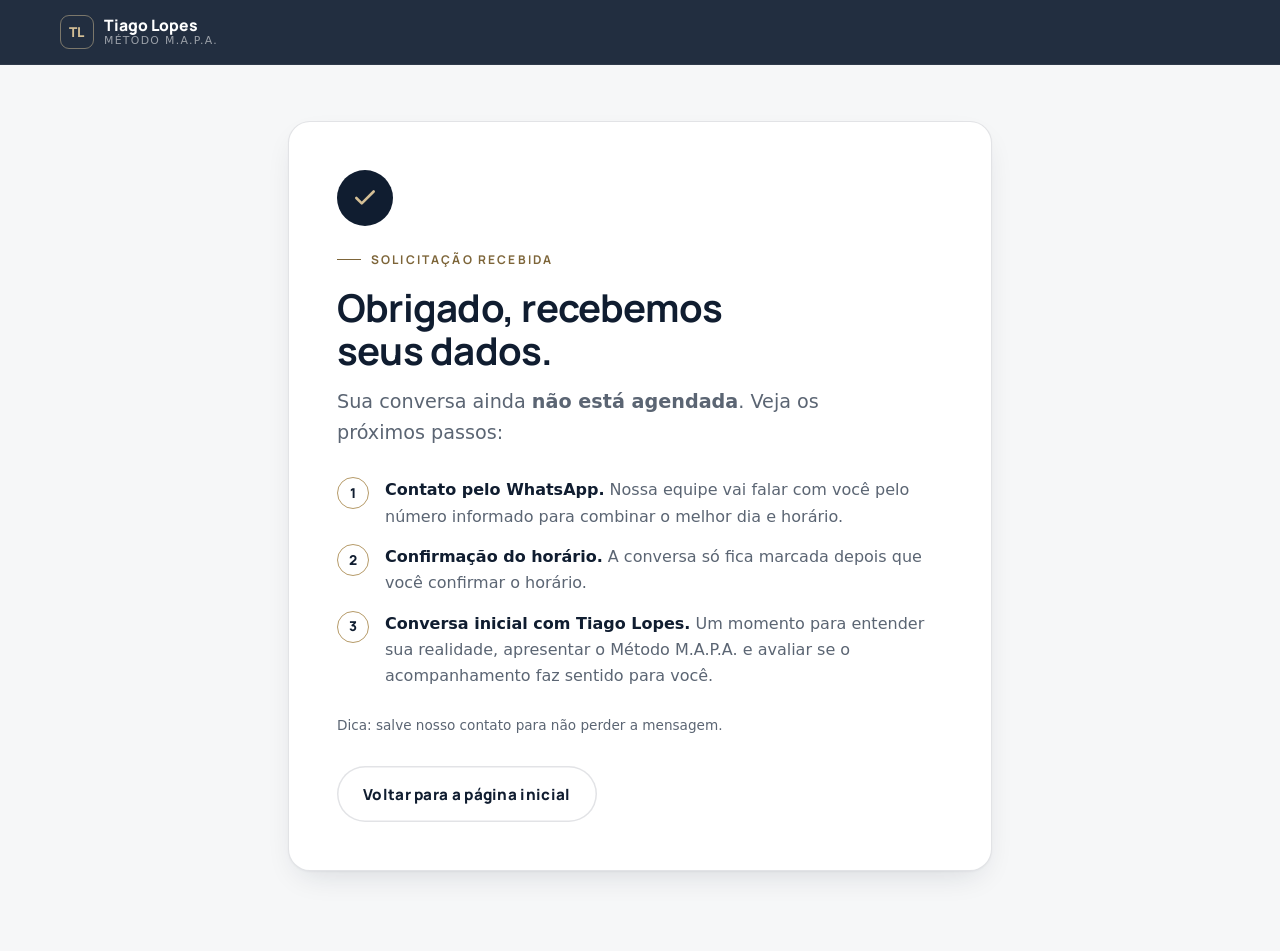
==== obrigado/index.html @ e7041227 "Nova landing page para médicos (Método M.A.P.A.) - Copy orientada ao futuro: aposentadoria, família," ====
<!doctype html>
<html lang="pt-BR">
<head>
  <meta charset="UTF-8" />
  <meta name="viewport" content="width=device-width, initial-scale=1" />
  <title>Recebemos seus dados | Tiago Lopes</title>
  <meta name="robots" content="noindex, nofollow" />
  <meta name="theme-color" content="#101D30" />
  <link rel="icon" href="data:image/svg+xml,%3Csvg xmlns='http://www.w3.org/2000/svg' viewBox='0 0 64 64'%3E%3Crect width='64' height='64' rx='14' fill='%23101D30'/%3E%3Cpath d='M18 20h28v7H35v25h-7V27H18z' fill='%23B69B69'/%3E%3C/svg%3E" />
  <link rel="preload" href="../lp/fonts/manrope-latin.woff2" as="font" type="font/woff2" crossorigin />
  <link rel="stylesheet" href="../lp/styles.css" />
  <script src="../lp/tracking.js"></script>
</head>
<body>
  <noscript><img height="1" width="1" style="display:none" alt="" src="https://www.facebook.com/tr?id=1028082333350113&amp;ev=PageView&amp;noscript=1" /></noscript>
  <div class="simple-page">
    <header class="site-header">
      <div class="container header-inner">
        <a class="brand" href="/">
          <span class="brand-mark" aria-hidden="true">TL</span>
          <span class="brand-text"><span class="brand-name">Tiago Lopes</span><span class="brand-sub">Método M.A.P.A.</span></span>
        </a>
      </div>
    </header>
    <main class="simple-main">
      <div class="container">
        <div class="simple-card">
          <div class="ok-icon" aria-hidden="true"><svg viewBox="0 0 24 24" fill="none" stroke="currentColor" stroke-width="2.4" stroke-linecap="round" stroke-linejoin="round"><path d="M20 6 9 17l-5-5"/></svg></div>
          <p class="eyebrow" style="margin-top:24px">Solicitação recebida</p>
          <h1>Obrigado, recebemos seus dados.</h1>
          <p class="lead">Sua conversa ainda <strong>não está agendada</strong>. Veja os próximos passos:</p>

          <ol class="steps-list">
            <li><span><strong>Contato pelo WhatsApp.</strong> Nossa equipe vai falar com você pelo número informado para combinar o melhor dia e horário.</span></li>
            <li><span><strong>Confirmação do horário.</strong> A conversa só fica marcada depois que você confirmar o horário.</span></li>
            <li><span><strong>Conversa inicial com Tiago Lopes.</strong> Um momento para entender sua realidade, apresentar o Método M.A.P.A. e avaliar se o acompanhamento faz sentido para você.</span></li>
          </ol>

          <p class="micro" style="margin-top:24px">Dica: salve nosso contato para não perder a mensagem. Se preferir, adiante o agendamento abaixo.</p>

          <div class="actions" id="actions">
            <!-- Botões inseridos via JS apenas se agendaUrl / whatsappNumero estiverem configurados em lp/tracking.js -->
            <a class="btn btn-navy" href="/" style="--btn-bg:transparent;--btn-fg:var(--navy);box-shadow:inset 0 0 0 1.5px var(--line)">Voltar para a página inicial</a>
          </div>
        </div>
      </div>
    </main>
  </div>

  <script>
    (function () {
      var C = window.LP_CONFIG || {};
      var actions = document.getElementById("actions");
      var tip = document.querySelector(".micro");
      var any = false;

      if (C.agendaUrl) {
        any = true;
        var a = document.createElement("a");
        a.className = "btn";
        a.href = C.agendaUrl; a.target = "_blank"; a.rel = "noopener";
        a.textContent = "Escolher um horário agora";
        a.addEventListener("click", function () {
          // Abrir a agenda NÃO é agendamento. "Schedule" deve vir da integração da própria agenda.
          window.lpTrack("agenda_open", { source: "obrigado" });
        });
        actions.insertBefore(a, actions.firstChild);
      }
      if (C.whatsappNumero) {
        any = true;
        var w = document.createElement("a");
        w.className = "btn btn-navy";
        w.href = "https://wa.me/" + C.whatsappNumero.replace(/\D/g, "") + "?text=" + encodeURIComponent("Olá! Acabei de solicitar o diagnóstico gratuito pelo site.");
        w.target = "_blank"; w.rel = "noopener";
        w.textContent = "Falar pelo WhatsApp";
        w.addEventListener("click", function () {
          // Clique não comprova contato efetivo — enviado como evento personalizado.
          window.lpTrack("whatsapp_click", { source: "obrigado" }, { meta: "WhatsAppClick", metaCustom: true });
        });
        actions.insertBefore(w, actions.firstChild);
      }
      if (!any && tip) tip.textContent = "Dica: salve nosso contato para não perder a mensagem.";

      /* Lead: dispara SOMENTE após envio bem-sucedido do formulário (marca na sessão),
         uma única vez. Acessos diretos ou recarregamentos desta página não contam. */
      var raw = null;
      try { raw = sessionStorage.getItem("lp_lead_ok"); } catch (e) {}
      if (!raw) return;
      try { sessionStorage.removeItem("lp_lead_ok"); } catch (e) {}
      var info = {};
      try { info = JSON.parse(raw) || {}; } catch (e) {}
      if (!info.ts || Date.now() - info.ts > 10 * 60 * 1000) return; // marca expirada

      window.lpTrack("generate_lead", {
        form_id: "diagnostico",
        patrimonio: info.patrimonio || "",
        objetivo: info.objetivo || "",
        variante_hero: info.variante_hero || "",
        event_id: info.event_id || ""
      }, {
        meta: "Lead",
        metaParams: { content_name: "Diagnostico gratuito - medicos", content_category: info.patrimonio || "" },
        eventID: info.event_id
      });
    })();
  </script>
</body>
</html>
---- lp/styles.css ----
/* =========================================================
   Tiago Lopes · Método M.A.P.A. — Landing page médicos
   CSS sem dependências. Mobile-first.
   ========================================================= */

@font-face {
  font-family: "Manrope";
  src: url("fonts/manrope-latin.woff2") format("woff2");
  font-weight: 200 800;
  font-style: normal;
  font-display: swap;
}

:root {
  --navy: #101d30;
  --navy-2: #263d58;
  --navy-deep: #0a1422;
  --white: #ffffff;
  --off: #f6f7f8;
  --mist: #eceff3;
  --graphite: #29313b;
  --muted: #5b6573;
  --gold: #b69b69;
  --gold-light: #d4bf96;
  --gold-text: #7d6539; /* dourado com contraste AA sobre fundo claro */
  --line: rgba(16, 29, 48, 0.12);
  --line-light: rgba(255, 255, 255, 0.14);
  --error: #b42318;

  --font-head: "Manrope", "Plus Jakarta Sans", ui-sans-serif, system-ui, sans-serif;
  --font-body: "Inter", ui-sans-serif, system-ui, -apple-system, "Segoe UI", Roboto, "Helvetica Neue", Arial, sans-serif;

  --radius: 14px;
  --radius-lg: 22px;
  --shadow: 0 1px 2px rgba(16, 29, 48, 0.04), 0 12px 32px -12px rgba(16, 29, 48, 0.16);
  --shadow-lg: 0 30px 60px -20px rgba(10, 20, 34, 0.45);
  --gutter: 20px;
  --max: 1160px;
  --section: clamp(4.5rem, 10vw, 7.5rem);
}

*,
*::before,
*::after { box-sizing: border-box; }

html { -webkit-text-size-adjust: 100%; scroll-behavior: smooth; scroll-padding-top: 76px; }
@media (prefers-reduced-motion: reduce) { html { scroll-behavior: auto; } }

body {
  margin: 0;
  background: var(--white);
  color: var(--graphite);
  font-family: var(--font-body);
  font-size: 1rem;
  line-height: 1.65;
  -webkit-font-smoothing: antialiased;
  text-rendering: optimizeLegibility;
}

img { display: block; max-width: 100%; height: auto; }
a { color: inherit; }
h1, h2, h3, h4 {
  font-family: var(--font-head);
  color: var(--navy);
  margin: 0;
  letter-spacing: -0.02em;
  line-height: 1.12;
  font-weight: 700;
  text-wrap: balance;
}
p { margin: 0; text-wrap: pretty; }
ul, ol { margin: 0; padding: 0; list-style: none; }

:focus-visible { outline: 3px solid var(--gold); outline-offset: 3px; border-radius: 4px; }

.sr-only {
  position: absolute; width: 1px; height: 1px; padding: 0; margin: -1px;
  overflow: hidden; clip: rect(0, 0, 0, 0); white-space: nowrap; border: 0;
}
.skip-link {
  position: absolute; left: 12px; top: -60px; z-index: 200;
  background: var(--navy); color: var(--white); padding: 10px 16px; border-radius: 8px;
  font-weight: 700; text-decoration: none;
}
.skip-link:focus { top: 12px; }

.container { width: 100%; max-width: calc(var(--max) + var(--gutter) * 2); margin: 0 auto; padding: 0 var(--gutter); }
@media (min-width: 768px) { :root { --gutter: 32px; } }

.section { padding: var(--section) 0; }
.bg-white { background: var(--white); }
.bg-off { background: var(--off); }
.bg-navy { background: var(--navy); color: rgba(255, 255, 255, 0.78); }
.bg-navy h1, .bg-navy h2, .bg-navy h3 { color: var(--white); }

/* ---------- Tipografia utilitária ---------- */
.eyebrow {
  display: inline-flex; align-items: center; gap: 10px;
  font-family: var(--font-head);
  font-size: 0.75rem; font-weight: 700; letter-spacing: 0.18em; text-transform: uppercase;
  color: var(--gold-text);
}
.eyebrow::before { content: ""; width: 24px; height: 1px; background: currentColor; }
.bg-navy .eyebrow, .hero .eyebrow { color: var(--gold-light); }

.h-section { font-size: clamp(1.85rem, 4.6vw, 2.9rem); margin-top: 18px; }
.lead { font-size: clamp(1.05rem, 1.6vw, 1.2rem); color: var(--muted); margin-top: 18px; max-width: 46rem; }
.bg-navy .lead { color: rgba(255, 255, 255, 0.72); }
.section-head { max-width: 50rem; }
.section-head.center { margin: 0 auto; text-align: center; }
.section-head.center .lead { margin-left: auto; margin-right: auto; }
.section-head.center .eyebrow::after { content: ""; width: 24px; height: 1px; background: currentColor; }

.statement {
  font-family: var(--font-head);
  font-weight: 600;
  font-size: clamp(1.25rem, 2.6vw, 1.6rem);
  line-height: 1.35;
  letter-spacing: -0.01em;
  color: var(--navy);
}
.bg-navy .statement { color: var(--white); }
.gold { color: var(--gold-text); }
.bg-navy .gold, .hero .gold { color: var(--gold-light); }

/* ---------- Botões ---------- */
.btn {
  --btn-bg: var(--gold);
  --btn-fg: var(--navy-deep);
  display: inline-flex; align-items: center; justify-content: center; gap: 12px;
  min-height: 56px; padding: 0 26px;
  border: 0; border-radius: 999px;
  background: var(--btn-bg); color: var(--btn-fg);
  font-family: var(--font-head); font-weight: 800; font-size: 0.95rem; letter-spacing: 0.02em;
  text-decoration: none; cursor: pointer;
  transition: transform .2s ease, box-shadow .2s ease, background-color .2s ease;
  box-shadow: 0 10px 24px -10px rgba(182, 155, 105, 0.7);
}
.btn:hover { background: var(--gold-light); transform: translateY(-1px); }
.btn:active { transform: translateY(0); }
.btn svg { width: 18px; height: 18px; flex-shrink: 0; transition: transform .2s ease; }
.btn:hover svg { transform: translateX(3px); }
.btn-block { width: 100%; }
.btn-navy { --btn-bg: var(--navy); --btn-fg: var(--white); box-shadow: 0 10px 24px -12px rgba(16, 29, 48, 0.6); }
.btn-navy:hover { background: var(--navy-2); }
.btn-ghost {
  --btn-bg: transparent; --btn-fg: var(--white);
  box-shadow: inset 0 0 0 1.5px rgba(255, 255, 255, 0.35);
}
.btn-ghost:hover { background: rgba(255, 255, 255, 0.06); box-shadow: inset 0 0 0 1.5px var(--gold-light); }
@media (max-width: 479px) { .btn:not(.btn-sm) { width: 100%; } }
.btn-sm { min-height: 42px; padding: 0 18px; font-size: 0.82rem; box-shadow: none; }
.btn[disabled] { opacity: .65; cursor: progress; transform: none; }

.micro { font-size: 0.85rem; color: var(--muted); margin-top: 12px; }
.bg-navy .micro, .hero .micro { color: rgba(255, 255, 255, 0.6); }

/* ---------- Header ---------- */
.site-header {
  position: sticky; top: 0; z-index: 60;
  background: rgba(16, 29, 48, 0.92);
  -webkit-backdrop-filter: saturate(140%) blur(10px);
  backdrop-filter: saturate(140%) blur(10px);
  border-bottom: 1px solid rgba(255, 255, 255, 0.06);
}
.header-inner { display: flex; align-items: center; justify-content: space-between; height: 64px; gap: 16px; }
.brand { display: flex; align-items: center; gap: 10px; text-decoration: none; color: var(--white); }
.brand-mark {
  width: 34px; height: 34px; border-radius: 9px; display: grid; place-items: center;
  border: 1px solid rgba(212, 191, 150, 0.5); color: var(--gold-light);
  font-family: var(--font-head); font-weight: 800; font-size: 0.85rem; letter-spacing: 0.02em;
}
.brand-text { display: flex; flex-direction: column; line-height: 1.1; }
.brand-name { font-family: var(--font-head); font-weight: 800; font-size: 0.98rem; }
.brand-sub { font-size: 0.68rem; letter-spacing: 0.12em; text-transform: uppercase; color: rgba(255, 255, 255, 0.55); }
.nav { display: none; gap: 28px; }
.nav a { color: rgba(255, 255, 255, 0.72); text-decoration: none; font-size: 0.9rem; font-weight: 500; transition: color .2s; }
.nav a:hover { color: var(--white); }
@media (min-width: 900px) { .nav { display: flex; } }
@media (max-width: 380px) { .brand-sub { display: none; } }

/* ---------- Hero ---------- */
.hero {
  position: relative; overflow: hidden;
  background:
    radial-gradient(120% 80% at 85% 0%, rgba(38, 61, 88, 0.85) 0%, rgba(16, 29, 48, 0) 60%),
    var(--navy);
  color: rgba(255, 255, 255, 0.78);
  padding: 44px 0 64px;
}
.hero::after {
  content: ""; position: absolute; inset: auto 0 0 0; height: 1px;
  background: linear-gradient(90deg, transparent, rgba(212, 191, 150, 0.35), transparent);
}
.hero-grid { display: grid; gap: 44px; align-items: center; }
.hero h1 { color: var(--white); font-size: clamp(2rem, 5.4vw, 3.45rem); margin-top: 18px; line-height: 1.08; font-weight: 750; }
.hero h1 .gold { font-weight: 650; display: block; }
.hero-sub { margin-top: 20px; font-size: clamp(1.02rem, 1.6vw, 1.18rem); color: rgba(255, 255, 255, 0.78); max-width: 38rem; }
.hero-sub + .hero-sub { margin-top: 12px; }
.hero-cta { margin-top: 30px; }
.hero-cred {
  margin-top: 34px; padding-top: 22px; border-top: 1px solid var(--line-light);
  display: flex; flex-wrap: wrap; gap: 10px 22px; font-size: 0.82rem; color: rgba(255, 255, 255, 0.62);
}
.hero-cred li { display: inline-flex; align-items: center; gap: 8px; }
.hero-cred svg { width: 15px; height: 15px; color: var(--gold-light); flex-shrink: 0; }

.hero-media { position: relative; max-width: 360px; margin: 0 auto; width: 100%; }
.hero-frame {
  position: relative; border-radius: var(--radius-lg); overflow: hidden;
  aspect-ratio: 4 / 5; box-shadow: var(--shadow-lg); background: var(--navy-2);
}
.hero-frame img { width: 100%; height: 100%; object-fit: cover; object-position: 50% 15%; }
.hero-media::before {
  content: ""; position: absolute; inset: -12px 12px 12px -12px; border-radius: calc(var(--radius-lg) + 4px);
  border: 1px solid rgba(212, 191, 150, 0.35);
}
.hero-badge {
  position: absolute; left: 50%; bottom: -22px; transform: translateX(-50%);
  width: calc(100% - 32px);
  background: var(--white); color: var(--navy); border-radius: var(--radius);
  padding: 14px 16px; box-shadow: var(--shadow);
  display: flex; gap: 12px; align-items: center;
}
.hero-badge .ico {
  width: 40px; height: 40px; border-radius: 50%; background: var(--navy); color: var(--gold-light);
  display: grid; place-items: center; flex-shrink: 0;
}
.hero-badge .ico svg { width: 20px; height: 20px; }
.hero-badge strong { display: block; font-family: var(--font-head); font-size: 0.95rem; }
.hero-badge span { display: block; font-size: 0.74rem; color: var(--muted); line-height: 1.35; }

.only-desktop { display: none; }
@media (min-width: 768px) { .only-desktop { display: block; } }

@media (min-width: 960px) {
  .hero { padding: 84px 0 104px; }
  .hero-grid { grid-template-columns: minmax(0, 1.15fr) minmax(0, 0.85fr); gap: 72px; }
  .hero-media { max-width: 440px; margin: 0 0 0 auto; }
}

/* ---------- Seção 2: realidade médica ---------- */
.reality-grid { display: grid; gap: 40px; }
.career-steps {
  font-family: var(--font-head); font-weight: 700; color: var(--navy);
  font-size: clamp(1.35rem, 3vw, 1.9rem); line-height: 1.25; letter-spacing: -0.015em;
}
.career-steps li { padding: 10px 0; border-bottom: 1px solid var(--line); display: flex; align-items: baseline; gap: 14px; }
.career-steps li span { font-size: 0.72rem; color: var(--gold-text); letter-spacing: 0.12em; font-weight: 700; min-width: 22px; }
.career-steps li:last-child { border-bottom: 0; }
.reality-body > p { color: var(--muted); font-size: 1.05rem; }
.reality-body > p + p { margin-top: 14px; }
.reality-body > .big-question {
  margin: 28px 0; padding: 26px 0 26px 22px; border-left: 3px solid var(--gold);
  font-family: var(--font-head); font-weight: 700; color: var(--navy);
  font-size: clamp(1.4rem, 3vw, 1.95rem); line-height: 1.25; letter-spacing: -0.02em;
}
.closing-note { margin-top: 28px; padding-top: 24px; border-top: 1px solid var(--line); }
@media (min-width: 960px) {
  .reality-grid { grid-template-columns: minmax(0, 0.8fr) minmax(0, 1.2fr); gap: 88px; }
  .reality-aside { position: sticky; top: 110px; align-self: start; }
}

/* ---------- Cards genéricos ---------- */
.cards { display: grid; gap: 16px; margin-top: 44px; }
@media (min-width: 640px) { .cards { grid-template-columns: repeat(2, minmax(0, 1fr)); } }
@media (min-width: 1024px) { .cards.cols-4 { grid-template-columns: repeat(4, minmax(0, 1fr)); } }
.card {
  background: var(--white); border: 1px solid var(--line); border-radius: var(--radius);
  padding: 26px 24px; transition: border-color .25s, box-shadow .25s, transform .25s;
}
.card:hover { border-color: rgba(182, 155, 105, 0.55); box-shadow: var(--shadow); }
.card h3 { font-size: 1.12rem; margin-top: 18px; }
.card p { margin-top: 8px; color: var(--muted); font-size: 0.97rem; }
.icon-box {
  width: 44px; height: 44px; border-radius: 12px; display: grid; place-items: center;
  background: var(--off); color: var(--navy-2); border: 1px solid var(--line);
}
.icon-box svg { width: 22px; height: 22px; }
.conclusion {
  margin-top: 40px; padding: 26px 28px; border-radius: var(--radius);
  background: var(--navy); color: var(--white);
  display: flex; gap: 16px; align-items: flex-start;
}
.conclusion svg { width: 26px; height: 26px; color: var(--gold-light); flex-shrink: 0; margin-top: 2px; }
.conclusion p { font-family: var(--font-head); font-weight: 600; font-size: clamp(1.05rem, 2vw, 1.25rem); line-height: 1.45; }

/* ---------- Seção 4: nova abordagem ---------- */
.approach-grid { display: grid; gap: 44px; }
.checklist { display: grid; gap: 4px; }
.checklist li {
  display: flex; gap: 14px; align-items: flex-start; padding: 16px 0;
  border-bottom: 1px solid var(--line-light); color: rgba(255, 255, 255, 0.88); font-size: 1.02rem;
}
.checklist li:last-child { border-bottom: 0; }
.check {
  width: 26px; height: 26px; border-radius: 50%; flex-shrink: 0; display: grid; place-items: center;
  border: 1px solid rgba(212, 191, 150, 0.55); color: var(--gold-light);
}
.check svg { width: 14px; height: 14px; }
.tagline {
  margin-top: 30px; font-family: var(--font-head); font-weight: 700; color: var(--white);
  font-size: clamp(1.3rem, 2.8vw, 1.75rem); line-height: 1.3; letter-spacing: -0.015em;
}
.tagline span { display: block; }
@media (min-width: 960px) {
  .approach-grid { grid-template-columns: minmax(0, 1fr) minmax(0, 1fr); gap: 88px; align-items: start; }
}

/* ---------- Seção 5: Método M.A.P.A. ---------- */
.mapa-brand {
  display: inline-flex; gap: 6px; margin-top: 26px; font-family: var(--font-head);
  font-weight: 800; letter-spacing: 0.3em; color: var(--navy); font-size: 0.85rem;
}
.mapa { display: grid; gap: 16px; margin-top: 48px; position: relative; counter-reset: mapa; }
.mapa-step {
  position: relative; background: var(--white); border: 1px solid var(--line); border-radius: var(--radius-lg);
  padding: 26px 24px 28px; display: grid; grid-template-columns: auto 1fr; gap: 6px 20px;
  transition: border-color .25s, box-shadow .25s;
}
.mapa-step:hover { border-color: rgba(182, 155, 105, 0.6); box-shadow: var(--shadow); }
.mapa-letter {
  grid-row: span 3; width: 64px; height: 64px; border-radius: 16px;
  background: var(--navy); color: var(--gold-light);
  display: grid; place-items: center;
  font-family: var(--font-head); font-weight: 800; font-size: 2rem; line-height: 1;
}
.mapa-top { display: flex; align-items: center; justify-content: space-between; gap: 12px; }
.mapa-num { font-size: 0.72rem; font-weight: 700; letter-spacing: 0.16em; color: var(--gold-text); }
.mapa-top svg { width: 22px; height: 22px; color: var(--navy-2); opacity: .75; }
.mapa-step h3 { font-size: 1.2rem; }
.mapa-step p { color: var(--muted); font-size: 0.96rem; }
.mapa-step p strong { color: var(--graphite); font-weight: 600; }
@media (min-width: 1024px) {
  .mapa { grid-template-columns: repeat(4, minmax(0, 1fr)); gap: 20px; }
  .mapa::before {
    content: ""; position: absolute; top: 58px; left: 12%; right: 12%; height: 1px;
    background: repeating-linear-gradient(90deg, var(--gold) 0 6px, transparent 6px 12px); opacity: .7;
  }
  .mapa-step { grid-template-columns: 1fr; padding: 28px 24px 30px; }
  .mapa-letter { grid-row: auto; position: relative; z-index: 1; }
  .mapa-top { margin-top: 18px; }
}
.mapa-close {
  margin: 44px auto 0; max-width: 46rem; text-align: center;
}
.mapa-close .statement { font-size: clamp(1.15rem, 2.3vw, 1.45rem); }

/* ---------- Seção 6: jornada ---------- */
.journey { display: grid; gap: 0; margin-top: 48px; }
.journey li { position: relative; padding: 0 0 34px 64px; }
.journey li::before {
  content: ""; position: absolute; left: 21px; top: 46px; bottom: 6px; width: 1px; background: var(--line);
}
.journey li:last-child { padding-bottom: 0; }
.journey li:last-child::before { display: none; }
.journey .num {
  position: absolute; left: 0; top: 0; width: 43px; height: 43px; border-radius: 50%;
  background: var(--white); border: 1px solid var(--gold); color: var(--navy);
  display: grid; place-items: center; font-family: var(--font-head); font-weight: 800; font-size: 0.9rem;
}
.journey h3 { font-size: 1.15rem; padding-top: 9px; }
.journey p { color: var(--muted); margin-top: 6px; font-size: 0.98rem; }
@media (min-width: 900px) {
  .journey { grid-template-columns: repeat(4, minmax(0, 1fr)); gap: 28px; }
  .journey li { padding: 66px 0 0 0; }
  .journey li::before { left: 50px; right: -28px; top: 21px; bottom: auto; width: auto; height: 1px; }
  .journey h3 { padding-top: 0; }
}
.callout {
  margin-top: 48px; display: grid; gap: 18px; padding: 28px; border-radius: var(--radius-lg);
  background: var(--white); border: 1px solid var(--line); box-shadow: var(--shadow);
}
.callout .statement { font-size: clamp(1.1rem, 2.2vw, 1.35rem); }
.callout-notes { display: grid; gap: 10px; font-size: 0.93rem; color: var(--muted); }
.callout-notes li { display: flex; gap: 10px; align-items: flex-start; }
.callout-notes svg { width: 18px; height: 18px; color: var(--gold-text); flex-shrink: 0; margin-top: 3px; }
@media (min-width: 900px) {
  .callout { grid-template-columns: 1.2fr 1fr; gap: 40px; padding: 36px 40px; align-items: center; }
}

/* ---------- Seção 7: benefícios ---------- */
.benefits { display: grid; gap: 1px; margin-top: 48px; background: var(--line-light); border-radius: var(--radius-lg); overflow: hidden; border: 1px solid var(--line-light); }
.benefit { background: var(--navy); padding: 30px 26px; }
.benefit .icon-box { background: rgba(255, 255, 255, 0.05); border-color: var(--line-light); color: var(--gold-light); }
.benefit h3 { margin-top: 18px; font-size: 1.15rem; }
.benefit p { margin-top: 8px; font-size: 0.97rem; color: rgba(255, 255, 255, 0.68); }
@media (min-width: 640px) { .benefits { grid-template-columns: repeat(2, minmax(0, 1fr)); } }
@media (min-width: 1024px) { .benefits { grid-template-columns: repeat(4, minmax(0, 1fr)); } .benefit { padding: 34px 28px; } }
.benefit-close { margin-top: 40px; text-align: center; }

/* ---------- Seção 8: autoridade ---------- */
.about-grid { display: grid; gap: 44px; }
.about-photo { position: relative; max-width: 420px; width: 100%; margin: 0 auto; }
.about-photo .frame { border-radius: var(--radius-lg); overflow: hidden; aspect-ratio: 4 / 5; box-shadow: var(--shadow); background: var(--mist); }
.about-photo img { width: 100%; height: 100%; object-fit: cover; object-position: 50% 20%; }
.about-photo::after {
  content: ""; position: absolute; inset: 14px -14px -14px 14px; border-radius: calc(var(--radius-lg) + 4px);
  border: 1px solid rgba(182, 155, 105, 0.45); z-index: -1;
}
.about-name { font-size: clamp(2.1rem, 5vw, 3rem); margin-top: 14px; }
.about-role { margin-top: 8px; font-family: var(--font-head); font-weight: 600; color: var(--gold-text); font-size: 1.02rem; }
.about-quote { margin-top: 22px; font-size: 0.98rem; color: var(--muted); font-style: italic; }
.about-body { margin-top: 22px; display: grid; gap: 14px; color: var(--muted); font-size: 1.03rem; }
.creds { margin-top: 30px; display: grid; gap: 10px; }
.creds li {
  display: flex; gap: 14px; align-items: center; padding: 14px 16px; border-radius: 12px;
  background: var(--off); border: 1px solid var(--line); font-size: 0.95rem; color: var(--graphite);
}
.creds svg { width: 20px; height: 20px; color: var(--gold-text); flex-shrink: 0; }
.creds strong { font-family: var(--font-head); color: var(--navy); font-weight: 700; display: block; }
.creds small { color: var(--muted); font-size: 0.8rem; }
@media (min-width: 640px) { .creds { grid-template-columns: 1fr 1fr; } }
@media (min-width: 960px) {
  .about-grid { grid-template-columns: minmax(0, 0.85fr) minmax(0, 1.15fr); gap: 88px; align-items: start; }
  .about-photo { position: sticky; top: 110px; margin: 0; }
}

/* ---------- Seção 9: compromissos ---------- */
.commit { display: grid; gap: 16px; margin-top: 44px; }
@media (min-width: 640px) { .commit { grid-template-columns: repeat(2, minmax(0, 1fr)); } }
.commit .card { display: flex; gap: 18px; align-items: flex-start; }
.commit .card h3 { margin-top: 0; }

/* ---------- Seção 10: diagnóstico + formulário ---------- */
.diag {
  background:
    radial-gradient(90% 60% at 0% 0%, rgba(38, 61, 88, 0.9) 0%, rgba(16, 29, 48, 0) 70%),
    var(--navy);
}
.diag-grid { display: grid; gap: 44px; align-items: start; }
.diag-list { margin-top: 30px; display: grid; gap: 2px; }
.diag-list li {
  display: flex; gap: 14px; align-items: flex-start; padding: 14px 0; border-bottom: 1px solid var(--line-light);
  color: rgba(255, 255, 255, 0.86);
}
.diag-list li:last-child { border-bottom: 0; }
.diag-note {
  margin-top: 26px; padding: 18px 20px; border-radius: var(--radius);
  background: rgba(255, 255, 255, 0.04); border: 1px solid var(--line-light);
  font-size: 0.9rem; color: rgba(255, 255, 255, 0.66);
}
.diag-note strong { color: var(--white); }
@media (min-width: 1024px) {
  .diag-grid { grid-template-columns: minmax(0, 1fr) minmax(0, 30rem); gap: 72px; }
}

.form-card {
  background: var(--white); color: var(--graphite); border-radius: var(--radius-lg);
  padding: 28px 22px; box-shadow: var(--shadow-lg);
}
@media (min-width: 480px) { .form-card { padding: 34px 32px; } }
.form-card h3 { font-size: 1.35rem; color: var(--navy); }
.form-card .form-intro { margin-top: 6px; color: var(--muted); font-size: 0.93rem; }
.form { margin-top: 22px; display: grid; gap: 16px; }
.field { display: grid; gap: 6px; }
.field label { font-size: 0.86rem; font-weight: 600; color: var(--navy); }
.field label .opt { font-weight: 400; color: var(--muted); }
.field input, .field select {
  width: 100%; min-height: 50px; padding: 12px 14px;
  border: 1px solid #cfd5dd; border-radius: 10px; background: var(--white);
  font: inherit; font-size: 1rem; color: var(--graphite);
  transition: border-color .2s, box-shadow .2s;
  -webkit-appearance: none; appearance: none;
}
.field select {
  background-image: url("data:image/svg+xml,%3Csvg xmlns='http://www.w3.org/2000/svg' viewBox='0 0 24 24' fill='none' stroke='%23263d58' stroke-width='2' stroke-linecap='round' stroke-linejoin='round'%3E%3Cpath d='m6 9 6 6 6-6'/%3E%3C/svg%3E");
  background-repeat: no-repeat; background-position: right 12px center; background-size: 18px; padding-right: 40px;
}
.field select:invalid { color: #8a93a0; }
.field input::placeholder { color: #9aa3ae; }
.field input:focus, .field select:focus { outline: none; border-color: var(--navy-2); box-shadow: 0 0 0 4px rgba(38, 61, 88, 0.12); }
.field[data-invalid] input, .field[data-invalid] select { border-color: var(--error); }
.field-error { font-size: 0.8rem; color: var(--error); min-height: 0; }
.field-error:empty { display: none; }
.form-row { display: grid; gap: 16px; }
@media (min-width: 560px) { .form-row { grid-template-columns: 1fr 1fr; } }
.form .btn { margin-top: 6px; }
.form-alert {
  padding: 12px 14px; border-radius: 10px; background: #fef3f2; color: var(--error);
  border: 1px solid #fecdca; font-size: 0.9rem;
}
.form-alert[hidden] { display: none; }
.form-micro { text-align: center; font-size: 0.85rem; color: var(--muted); }
.privacy { font-size: 0.76rem; color: var(--muted); line-height: 1.5; }
.privacy a { color: var(--navy-2); }
.hp { position: absolute !important; left: -9999px !important; width: 1px; height: 1px; overflow: hidden; }

/* ---------- FAQ ---------- */
.faq { max-width: 52rem; margin: 44px auto 0; border-top: 1px solid var(--line); }
.faq details { border-bottom: 1px solid var(--line); }
.faq summary {
  list-style: none; cursor: pointer; display: flex; align-items: center; justify-content: space-between; gap: 18px;
  padding: 22px 2px; font-family: var(--font-head); font-weight: 700; color: var(--navy);
  font-size: clamp(1.02rem, 1.8vw, 1.15rem); line-height: 1.35;
}
.faq summary::-webkit-details-marker { display: none; }
.faq summary .plus {
  width: 30px; height: 30px; border-radius: 50%; border: 1px solid var(--line); flex-shrink: 0;
  display: grid; place-items: center; color: var(--gold-text); transition: transform .25s, background-color .25s;
}
.faq summary .plus svg { width: 14px; height: 14px; }
.faq details[open] summary .plus { transform: rotate(45deg); background: var(--off); }
.faq .answer { padding: 0 2px 24px; color: var(--muted); max-width: 46rem; }
.faq .answer p + p { margin-top: 10px; }

/* ---------- CTA final ---------- */
.final {
  position: relative; overflow: hidden; text-align: center;
  background: linear-gradient(160deg, var(--navy-2) 0%, var(--navy) 70%);
}
.final h2 { font-size: clamp(1.9rem, 4.6vw, 3rem); max-width: 48rem; margin: 18px auto 0; }
.final .lead { margin-left: auto; margin-right: auto; }
.final .btn { margin-top: 34px; }
.final-sign { margin-top: 56px; padding-top: 28px; border-top: 1px solid var(--line-light); }
.final-sign strong { display: block; font-family: var(--font-head); color: var(--white); letter-spacing: 0.04em; }
.final-sign span { display: block; margin-top: 4px; font-size: 0.9rem; color: rgba(255, 255, 255, 0.6); }

/* ---------- Footer ---------- */
.site-footer { background: var(--navy-deep); color: rgba(255, 255, 255, 0.55); padding: 44px 0 110px; font-size: 0.85rem; }
@media (min-width: 768px) { .site-footer { padding-bottom: 44px; } }
.footer-top { display: flex; flex-direction: column; gap: 14px; justify-content: space-between; }
@media (min-width: 768px) { .footer-top { flex-direction: row; align-items: center; } }
.footer-top a { color: rgba(255, 255, 255, 0.7); }
.footer-links { display: flex; flex-wrap: wrap; gap: 8px 20px; }
.disclaimer { margin-top: 24px; padding-top: 24px; border-top: 1px solid rgba(255, 255, 255, 0.08); font-size: 0.78rem; line-height: 1.6; color: rgba(255, 255, 255, 0.45); }
.disclaimer p + p { margin-top: 8px; }

/* ---------- CTA fixo mobile ---------- */
.sticky-cta {
  position: fixed; left: 0; right: 0; bottom: 0; z-index: 70;
  padding: 10px var(--gutter) calc(10px + env(safe-area-inset-bottom));
  background: rgba(10, 20, 34, 0.94);
  -webkit-backdrop-filter: blur(10px); backdrop-filter: blur(10px);
  border-top: 1px solid rgba(255, 255, 255, 0.08);
  transform: translateY(110%); transition: transform .3s ease;
}
.sticky-cta.is-visible { transform: translateY(0); }
.sticky-cta .btn { width: 100%; min-height: 50px; }
@media (min-width: 768px) { .sticky-cta { display: none; } }

/* ---------- Animações sutis (só com JS e sem reduced-motion) ---------- */
@media (prefers-reduced-motion: no-preference) {
  .js .reveal { opacity: 0; transform: translateY(16px); transition: opacity .7s ease, transform .7s ease; }
  .js .reveal.is-in { opacity: 1; transform: none; }
}

/* ---------- Páginas simples (obrigado / privacidade) ---------- */
.simple-page { min-height: 100vh; display: flex; flex-direction: column; background: var(--off); }
.simple-main { flex: 1; padding: 56px 0 80px; }
.simple-card {
  max-width: 44rem; margin: 0 auto; background: var(--white); border: 1px solid var(--line);
  border-radius: var(--radius-lg); padding: 36px 24px; box-shadow: var(--shadow);
}
@media (min-width: 640px) { .simple-card { padding: 48px 48px; } }
.simple-card h1 { font-size: clamp(1.8rem, 4vw, 2.4rem); margin-top: 16px; }
.simple-card .lead { margin-top: 14px; }
.steps-list { margin-top: 28px; display: grid; gap: 14px; counter-reset: s; }
.steps-list li { display: flex; gap: 16px; align-items: flex-start; color: var(--muted); }
.steps-list li::before {
  counter-increment: s; content: counter(s); flex-shrink: 0;
  width: 32px; height: 32px; border-radius: 50%; border: 1px solid var(--gold); color: var(--navy);
  display: grid; place-items: center; font-family: var(--font-head); font-weight: 800; font-size: 0.85rem;
}
.steps-list strong { color: var(--navy); }
.ok-icon {
  width: 56px; height: 56px; border-radius: 50%; display: grid; place-items: center;
  background: var(--navy); color: var(--gold-light);
}
.ok-icon svg { width: 26px; height: 26px; }
.actions { margin-top: 30px; display: flex; flex-wrap: wrap; gap: 12px; }
.prose h2 { font-size: 1.2rem; margin-top: 30px; }
.prose p, .prose li { color: var(--muted); margin-top: 10px; }
.prose ul { list-style: disc; padding-left: 20px; }
.todo { background: #fff4d6; padding: 0 4px; border-radius: 4px; color: #7a4b00; }

/* =========================================================
   v2 — seções orientadas ao futuro
   ========================================================= */
.hero h1 { font-size: clamp(1.95rem, 4.8vw, 3.2rem); }
.hero-sub strong { color: var(--white); font-weight: 600; }
.hero-badge .avatar { width: 48px; height: 48px; border-radius: 50%; object-fit: cover; object-position: 50% 20%; flex-shrink: 0; border: 2px solid var(--gold-light); }

/* Comparação Hoje / Sem plano / Com plano */
.compare { display: grid; gap: 14px; margin-top: 48px; counter-reset: c; }
.compare-item {
  position: relative; padding: 26px 24px; border-radius: var(--radius-lg);
  background: var(--off); border: 1px solid var(--line);
}
.compare-item h3 { font-size: 1.2rem; margin-top: 12px; }
.compare-item p { color: var(--muted); margin-top: 8px; }
.compare-tag {
  display: inline-block; font-size: 0.72rem; font-weight: 700; letter-spacing: 0.14em; text-transform: uppercase;
  color: var(--muted); padding: 5px 10px; border-radius: 999px; background: var(--white); border: 1px solid var(--line);
}
.compare-item.is-good { background: var(--navy); border-color: var(--navy); }
.compare-item.is-good h3 { color: var(--white); }
.compare-item.is-good p { color: rgba(255, 255, 255, 0.75); }
.compare-item.is-good .compare-tag { background: var(--gold); border-color: var(--gold); color: var(--navy-deep); }
@media (min-width: 900px) {
  .compare { grid-template-columns: repeat(3, minmax(0, 1fr)); gap: 18px; }
  .compare-item:not(:last-child)::after {
    content: "→"; position: absolute; right: -16px; top: 50%; transform: translateY(-50%);
    width: 28px; height: 28px; border-radius: 50%; background: var(--white); border: 1px solid var(--line);
    display: grid; place-items: center; font-size: 0.9rem; color: var(--gold-text); z-index: 1;
  }
}

/* Galeria do futuro */
.future { display: grid; gap: 14px; margin-top: 44px; }
.future-card {
  position: relative; overflow: hidden; border-radius: var(--radius-lg); min-height: 260px;
  background: var(--navy-2); isolation: isolate;
}
.future-card img { position: absolute; inset: 0; width: 100%; height: 100%; object-fit: cover; z-index: -2; transition: transform .8s ease; }
.future-card:hover img { transform: scale(1.04); }
.future-card::after {
  content: ""; position: absolute; inset: 0; z-index: -1;
  background: linear-gradient(180deg, rgba(10, 20, 34, 0) 30%, rgba(10, 20, 34, 0.88) 100%);
}
.future-text { position: absolute; left: 0; right: 0; bottom: 0; padding: 22px 22px 22px; color: var(--white); }
.future-text h3 { color: var(--white); font-size: 1.2rem; }
.future-text p { color: rgba(255, 255, 255, 0.82); font-size: 0.95rem; margin-top: 4px; }
@media (min-width: 640px) {
  .future { grid-template-columns: repeat(2, minmax(0, 1fr)); }
  .future-card.is-big { grid-column: 1 / -1; min-height: 360px; }
}
@media (min-width: 1024px) {
  .future { grid-template-columns: repeat(4, minmax(0, 1fr)); grid-auto-rows: 250px; }
  .future-card { min-height: 0; }
  .future-card.is-big { grid-column: span 2; grid-row: span 2; min-height: 0; }
  .future-card.is-big .future-text { padding: 32px; }
  .future-card.is-big h3 { font-size: 1.6rem; }
  .future-card.is-big p { font-size: 1.05rem; max-width: 26rem; }
}
.future-note { margin-top: 22px; font-size: 0.82rem; color: var(--muted); max-width: 46rem; }

/* Método em fundo escuro */
.mapa-dark .mapa-step { background: rgba(255, 255, 255, 0.04); border-color: var(--line-light); }
.mapa-dark .mapa-step:hover { border-color: rgba(212, 191, 150, 0.5); box-shadow: none; }
.mapa-dark .mapa-letter { background: var(--gold); color: var(--navy-deep); }
.mapa-dark .mapa-num { color: var(--gold-light); }
.mapa-dark .mapa-top svg { color: var(--gold-light); }
.mapa-dark .mapa-step p { color: rgba(255, 255, 255, 0.7); }
.mapa-foot { margin: 40px auto 0; max-width: 44rem; text-align: center; color: var(--white); font-family: var(--font-head); font-weight: 600; font-size: clamp(1.1rem, 2.2vw, 1.35rem); line-height: 1.4; }

/* Histórias */
.stories { display: grid; gap: 16px; margin-top: 44px; }
@media (min-width: 900px) { .stories { grid-template-columns: repeat(3, minmax(0, 1fr)); gap: 20px; } }
.story {
  background: var(--off); border: 1px solid var(--line); border-radius: var(--radius-lg); padding: 26px 24px;
  display: flex; flex-direction: column;
}
.story-head { display: flex; gap: 14px; align-items: center; }
.story-avatar {
  width: 46px; height: 46px; border-radius: 50%; background: var(--navy); color: var(--gold-light);
  display: grid; place-items: center; font-family: var(--font-head); font-weight: 800; flex-shrink: 0;
}
.story-head strong { display: block; font-family: var(--font-head); color: var(--navy); }
.story-head div span { display: block; font-size: 0.83rem; color: var(--muted); }
.story blockquote {
  margin: 20px 0 0; font-family: var(--font-head); font-weight: 600; color: var(--navy);
  font-size: 1.12rem; line-height: 1.4; letter-spacing: -0.01em;
}
.story-label { margin-top: 20px; padding-top: 18px; border-top: 1px solid var(--line); font-size: 0.72rem; font-weight: 700; letter-spacing: 0.14em; text-transform: uppercase; color: var(--gold-text); }
.story-list { margin-top: 10px; display: grid; gap: 8px; }
.story-list li { position: relative; padding-left: 22px; color: var(--muted); font-size: 0.95rem; }
.story-list li::before { content: ""; position: absolute; left: 2px; top: 0.6em; width: 8px; height: 8px; border-radius: 50%; background: var(--gold); }
.stories-note { margin-top: 18px; font-size: 0.8rem; color: var(--muted); font-style: italic; }
.testimonial { margin: 0; padding: 28px; border-radius: var(--radius-lg); background: var(--navy); color: var(--white); }

/* Seção Tiago no fundo off */
.bg-off .creds li { background: var(--white); }

/* Diagnóstico — lista com espaço */
.diag .diag-list { margin-top: 26px; }

/* CTA final com imagem */
.final-img { position: relative; overflow: hidden; isolation: isolate; text-align: center; padding: clamp(5.5rem, 12vw, 9rem) 0; color: rgba(255, 255, 255, 0.8); background: var(--navy); }
.final-bg { position: absolute; inset: 0; width: 100%; height: 100%; object-fit: cover; z-index: -2; }
.final-img::after { content: ""; position: absolute; inset: 0; z-index: -1; background: linear-gradient(180deg, rgba(10, 20, 34, 0.55) 0%, rgba(10, 20, 34, 0.82) 100%); }
.final-img .eyebrow { color: var(--gold-light); }
.final-img .eyebrow::after { content: ""; width: 24px; height: 1px; background: currentColor; }
.final-img h2 { color: var(--white); font-size: clamp(2rem, 5vw, 3.2rem); max-width: 46rem; margin: 18px auto 0; }
.final-img .gold { color: var(--gold-light); display: block; }
.final-img .lead { color: rgba(255, 255, 255, 0.85); margin: 18px auto 0; }
.final-img .btn { margin-top: 32px; }
.final-img .micro { color: rgba(255, 255, 255, 0.7); }
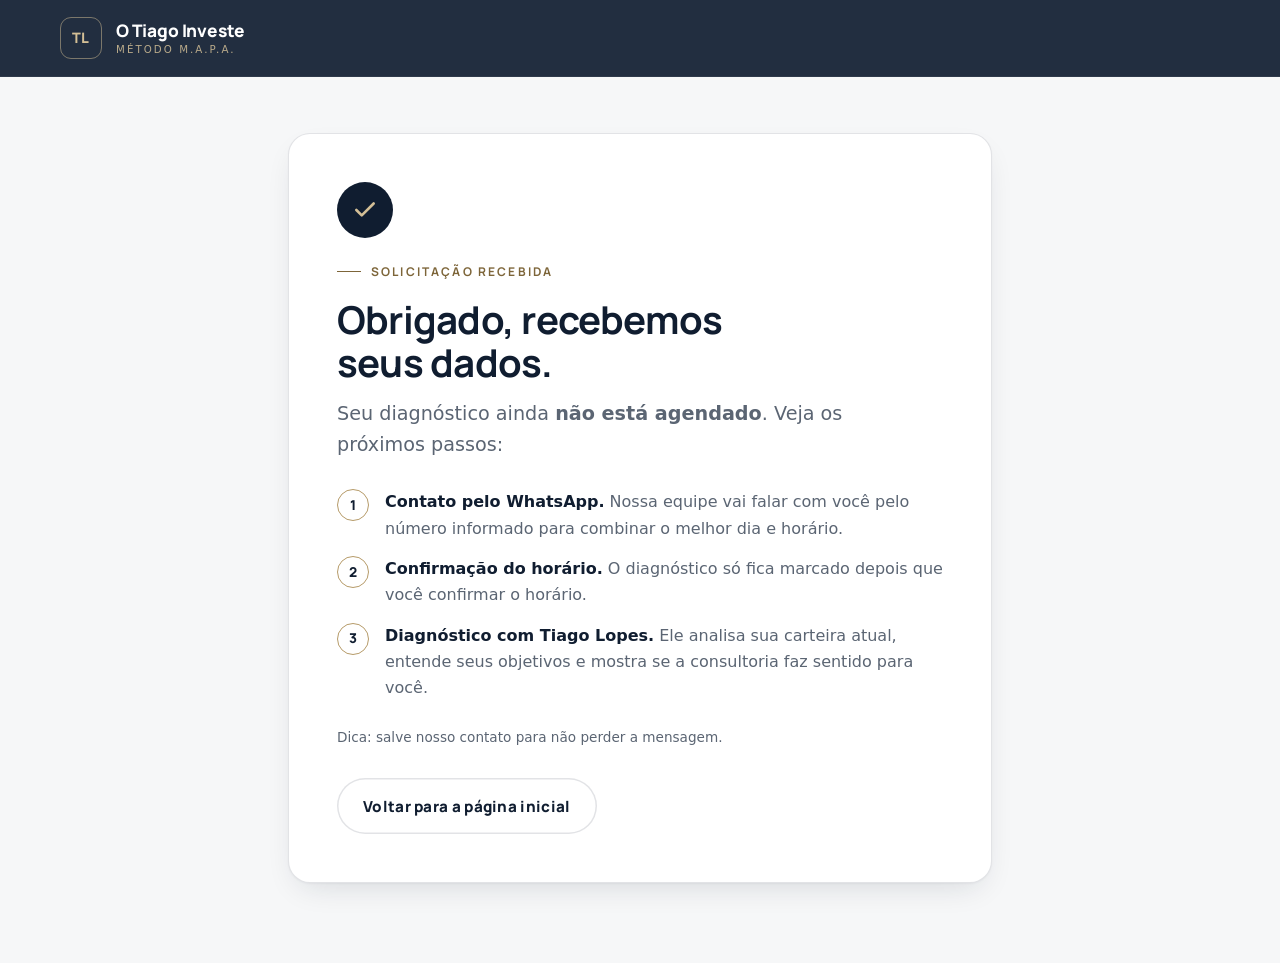
==== commit 55081ddc: "v3: feedback do Tiago - Marca 'O Tiago Investe' e cabeçalho com mais respiro - Hero com médica no co" ====
--- a/obrigado/index.html
+++ b/obrigado/index.html
@@ -3,7 +3,7 @@
 <head>
   <meta charset="UTF-8" />
   <meta name="viewport" content="width=device-width, initial-scale=1" />
-  <title>Recebemos seus dados | Tiago Lopes</title>
+  <title>Recebemos seus dados | O Tiago Investe</title>
   <meta name="robots" content="noindex, nofollow" />
   <meta name="theme-color" content="#101D30" />
   <link rel="icon" href="data:image/svg+xml,%3Csvg xmlns='http://www.w3.org/2000/svg' viewBox='0 0 64 64'%3E%3Crect width='64' height='64' rx='14' fill='%23101D30'/%3E%3Cpath d='M18 20h28v7H35v25h-7V27H18z' fill='%23B69B69'/%3E%3C/svg%3E" />
@@ -16,9 +16,9 @@
   <div class="simple-page">
     <header class="site-header">
       <div class="container header-inner">
-        <a class="brand" href="/">
+        <a class="brand" href="../">
           <span class="brand-mark" aria-hidden="true">TL</span>
-          <span class="brand-text"><span class="brand-name">Tiago Lopes</span><span class="brand-sub">Método M.A.P.A.</span></span>
+          <span class="brand-text"><span class="brand-name">O Tiago Investe</span><span class="brand-sub">Método M.A.P.A.</span></span>
         </a>
       </div>
     </header>
@@ -28,19 +28,19 @@
           <div class="ok-icon" aria-hidden="true"><svg viewBox="0 0 24 24" fill="none" stroke="currentColor" stroke-width="2.4" stroke-linecap="round" stroke-linejoin="round"><path d="M20 6 9 17l-5-5"/></svg></div>
           <p class="eyebrow" style="margin-top:24px">Solicitação recebida</p>
           <h1>Obrigado, recebemos seus dados.</h1>
-          <p class="lead">Sua conversa ainda <strong>não está agendada</strong>. Veja os próximos passos:</p>
+          <p class="lead">Seu diagnóstico ainda <strong>não está agendado</strong>. Veja os próximos passos:</p>
 
           <ol class="steps-list">
             <li><span><strong>Contato pelo WhatsApp.</strong> Nossa equipe vai falar com você pelo número informado para combinar o melhor dia e horário.</span></li>
-            <li><span><strong>Confirmação do horário.</strong> A conversa só fica marcada depois que você confirmar o horário.</span></li>
-            <li><span><strong>Conversa inicial com Tiago Lopes.</strong> Um momento para entender sua realidade, apresentar o Método M.A.P.A. e avaliar se o acompanhamento faz sentido para você.</span></li>
+            <li><span><strong>Confirmação do horário.</strong> O diagnóstico só fica marcado depois que você confirmar o horário.</span></li>
+            <li><span><strong>Diagnóstico com Tiago Lopes.</strong> Ele analisa sua carteira atual, entende seus objetivos e mostra se a consultoria faz sentido para você.</span></li>
           </ol>
 
           <p class="micro" style="margin-top:24px">Dica: salve nosso contato para não perder a mensagem. Se preferir, adiante o agendamento abaixo.</p>
 
           <div class="actions" id="actions">
             <!-- Botões inseridos via JS apenas se agendaUrl / whatsappNumero estiverem configurados em lp/tracking.js -->
-            <a class="btn btn-navy" href="/" style="--btn-bg:transparent;--btn-fg:var(--navy);box-shadow:inset 0 0 0 1.5px var(--line)">Voltar para a página inicial</a>
+            <a class="btn btn-navy" href="../" style="--btn-bg:transparent;--btn-fg:var(--navy);box-shadow:inset 0 0 0 1.5px var(--line)">Voltar para a página inicial</a>
           </div>
         </div>
       </div>
--- a/lp/styles.css
+++ b/lp/styles.css
@@ -686,3 +686,23 @@
 .final-img .lead { color: rgba(255, 255, 255, 0.85); margin: 18px auto 0; }
 .final-img .btn { margin-top: 32px; }
 .final-img .micro { color: rgba(255, 255, 255, 0.7); }
+
+/* =========================================================
+   v3 — cabeçalho com mais respiro (feedback do Tiago)
+   ========================================================= */
+.header-inner { height: 76px; }
+.brand { gap: 14px; }
+.brand-mark { width: 42px; height: 42px; border-radius: 11px; font-size: 0.9rem; }
+.brand-text { gap: 5px; line-height: 1; }
+.brand-name { font-size: 1.08rem; letter-spacing: -0.01em; }
+.brand-sub { font-size: 0.64rem; letter-spacing: 0.2em; color: rgba(212, 191, 150, 0.85); }
+html { scroll-padding-top: 88px; }
+@media (max-width: 479px) {
+  .header-inner { height: 68px; }
+  .brand { gap: 11px; }
+  .brand-mark { width: 38px; height: 38px; }
+  .brand-name { font-size: 1rem; }
+  .site-header .btn-sm { padding: 0 14px; font-size: 0.78rem; }
+}
+@media (max-width: 380px) { .brand-sub { display: block; } .site-header .btn-sm { display: none; } }
+#s4-title .gold { display: block; }
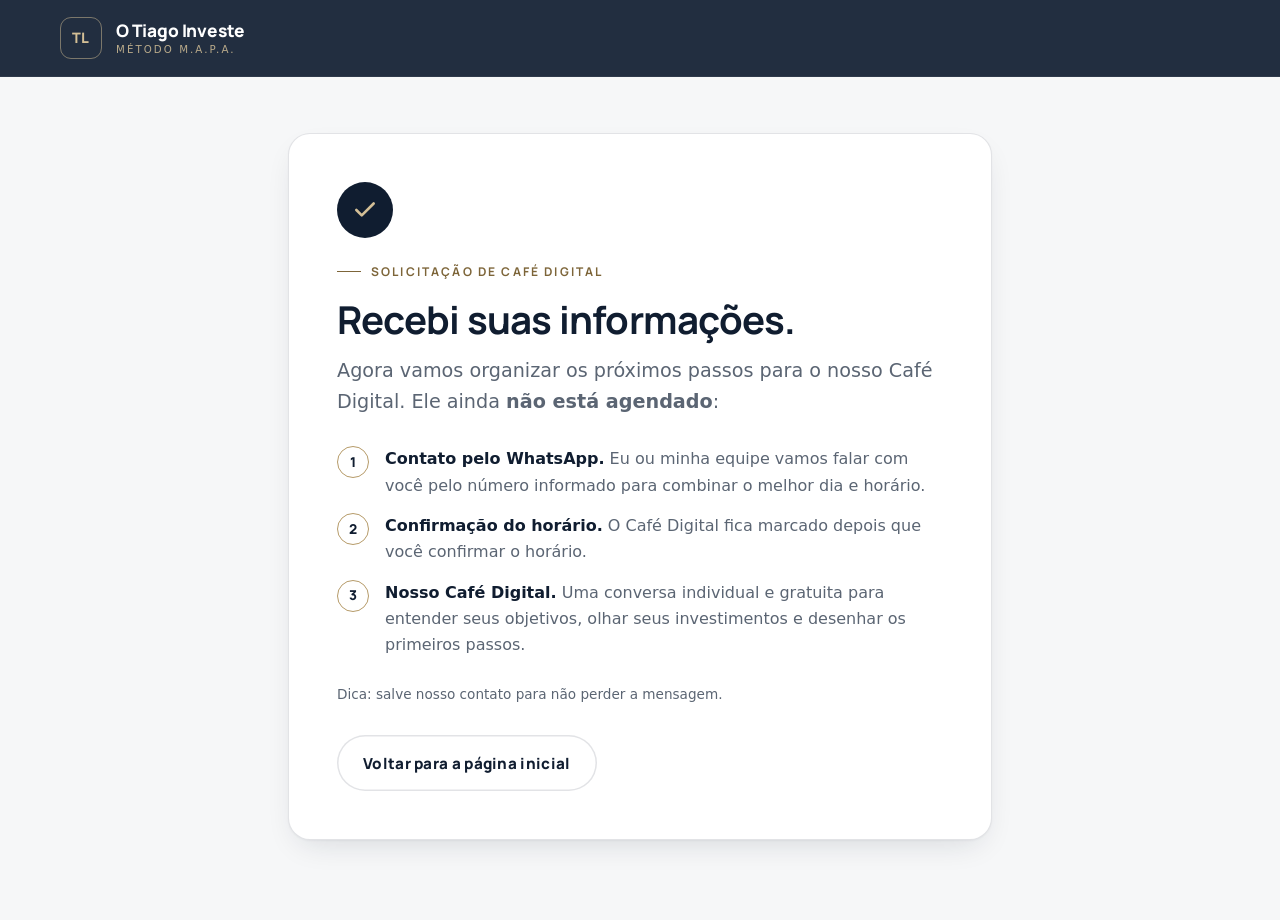
==== commit 3e7e1dba: "v6: reposicionamento para o Café Digital - Narrativa em primeira pessoa (Tiago falando com o médico)" ====
--- a/obrigado/index.html
+++ b/obrigado/index.html
@@ -3,7 +3,7 @@
 <head>
   <meta charset="UTF-8" />
   <meta name="viewport" content="width=device-width, initial-scale=1" />
-  <title>Recebemos seus dados | O Tiago Investe</title>
+  <title>Café Digital solicitado | O Tiago Investe</title>
   <meta name="robots" content="noindex, nofollow" />
   <meta name="theme-color" content="#101D30" />
   <link rel="icon" href="data:image/svg+xml,%3Csvg xmlns='http://www.w3.org/2000/svg' viewBox='0 0 64 64'%3E%3Crect width='64' height='64' rx='14' fill='%23101D30'/%3E%3Cpath d='M18 20h28v7H35v25h-7V27H18z' fill='%23B69B69'/%3E%3C/svg%3E" />
@@ -26,14 +26,14 @@
       <div class="container">
         <div class="simple-card">
           <div class="ok-icon" aria-hidden="true"><svg viewBox="0 0 24 24" fill="none" stroke="currentColor" stroke-width="2.4" stroke-linecap="round" stroke-linejoin="round"><path d="M20 6 9 17l-5-5"/></svg></div>
-          <p class="eyebrow" style="margin-top:24px">Solicitação recebida</p>
-          <h1>Obrigado, recebemos seus dados.</h1>
-          <p class="lead">Seu diagnóstico ainda <strong>não está agendado</strong>. Veja os próximos passos:</p>
+          <p class="eyebrow" style="margin-top:24px">Solicitação de Café Digital</p>
+          <h1>Recebi suas informações.</h1>
+          <p class="lead">Agora vamos organizar os próximos passos para o nosso Café Digital. Ele ainda <strong>não está agendado</strong>:</p>
 
           <ol class="steps-list">
-            <li><span><strong>Contato pelo WhatsApp.</strong> Nossa equipe vai falar com você pelo número informado para combinar o melhor dia e horário.</span></li>
-            <li><span><strong>Confirmação do horário.</strong> O diagnóstico só fica marcado depois que você confirmar o horário.</span></li>
-            <li><span><strong>Diagnóstico com Tiago Lopes.</strong> Ele analisa sua carteira atual, entende seus objetivos e mostra se a consultoria faz sentido para você.</span></li>
+            <li><span><strong>Contato pelo WhatsApp.</strong> Eu ou minha equipe vamos falar com você pelo número informado para combinar o melhor dia e horário.</span></li>
+            <li><span><strong>Confirmação do horário.</strong> O Café Digital fica marcado depois que você confirmar o horário.</span></li>
+            <li><span><strong>Nosso Café Digital.</strong> Uma conversa individual e gratuita para entender seus objetivos, olhar seus investimentos e desenhar os primeiros passos.</span></li>
           </ol>
 
           <p class="micro" style="margin-top:24px">Dica: salve nosso contato para não perder a mensagem. Se preferir, adiante o agendamento abaixo.</p>
@@ -70,7 +70,7 @@
         any = true;
         var w = document.createElement("a");
         w.className = "btn btn-navy";
-        w.href = "https://wa.me/" + C.whatsappNumero.replace(/\D/g, "") + "?text=" + encodeURIComponent("Olá! Acabei de solicitar o diagnóstico gratuito pelo site.");
+        w.href = "https://wa.me/" + C.whatsappNumero.replace(/\D/g, "") + "?text=" + encodeURIComponent("Olá, Tiago! Acabei de solicitar meu Café Digital pelo site.");
         w.target = "_blank"; w.rel = "noopener";
         w.textContent = "Falar pelo WhatsApp";
         w.addEventListener("click", function () {
@@ -92,14 +92,14 @@
       if (!info.ts || Date.now() - info.ts > 10 * 60 * 1000) return; // marca expirada
 
       window.lpTrack("generate_lead", {
-        form_id: "diagnostico",
+        form_id: "cafe_digital",
         patrimonio: info.patrimonio || "",
         objetivo: info.objetivo || "",
         variante_hero: info.variante_hero || "",
         event_id: info.event_id || ""
       }, {
         meta: "Lead",
-        metaParams: { content_name: "Diagnostico gratuito - medicos", content_category: info.patrimonio || "" },
+        metaParams: { content_name: "Cafe Digital - medicos", content_category: info.patrimonio || "" },
         eventID: info.event_id
       });
     })();
--- a/lp/styles.css
+++ b/lp/styles.css
@@ -68,7 +68,7 @@
   font-weight: 700;
   text-wrap: balance;
 }
-p { margin: 0; text-wrap: pretty; }
+p { margin: 0; }
 ul, ol { margin: 0; padding: 0; list-style: none; }
 
 :focus-visible { outline: 3px solid var(--gold); outline-offset: 3px; border-radius: 4px; }
@@ -706,3 +706,322 @@
 }
 @media (max-width: 380px) { .brand-sub { display: block; } .site-header .btn-sm { display: none; } }
 #s4-title .gold { display: block; }
+
+/* =========================================================
+   v4 — especialidade em investimentos (áudios do Tiago)
+   ========================================================= */
+/* cartão de carteira sobre a foto do hero */
+.hero-portfolio {
+  position: absolute; top: 18px; left: -18px; z-index: 2; width: 200px;
+  background: rgba(255, 255, 255, 0.96); border-radius: 14px; padding: 14px 14px 12px;
+  box-shadow: 0 18px 40px -16px rgba(10, 20, 34, 0.55); display: grid; gap: 7px;
+  font-size: 0.72rem; color: var(--graphite);
+}
+.hp-title { font-family: var(--font-head); font-weight: 800; color: var(--navy); font-size: 0.78rem; margin-bottom: 2px; }
+.hp-row { display: grid; gap: 3px; }
+.hp-row i { display: block; height: 6px; border-radius: 3px; width: var(--w); background: var(--c); min-width: 18px; }
+.hp-foot { font-size: 0.62rem; color: var(--muted); font-style: italic; }
+@media (max-width: 959px) { .hero-portfolio { left: 10px; top: 10px; width: 180px; } }
+
+/* seção especialidade */
+.spec-grid { display: grid; gap: 44px; align-items: center; }
+@media (min-width: 960px) { .spec-grid { grid-template-columns: minmax(0, 1.05fr) minmax(0, 0.95fr); gap: 72px; } }
+.asset-chips { display: flex; flex-wrap: wrap; gap: 8px; margin-top: 22px; }
+.asset-chips li {
+  padding: 8px 14px; border-radius: 999px; background: var(--off); border: 1px solid var(--line);
+  font-size: 0.88rem; font-weight: 600; color: var(--navy);
+}
+.not-box { margin-top: 26px; padding: 18px 20px; border-radius: var(--radius); border-left: 3px solid var(--gold); background: var(--off); }
+.not-box p { color: var(--muted); font-size: 0.95rem; }
+.not-box p + p { margin-top: 6px; }
+.not-box .not-title { font-family: var(--font-head); font-weight: 700; color: var(--navy); font-size: 1rem; }
+.not-box strong { color: var(--navy); }
+
+.portfolio-card {
+  margin: 0; background: var(--white); border: 1px solid var(--line); border-radius: var(--radius-lg);
+  padding: 26px; box-shadow: var(--shadow);
+}
+.portfolio-card figcaption strong { display: block; font-family: var(--font-head); color: var(--navy); font-size: 1.1rem; margin-top: 4px; }
+.pc-kicker { font-size: 0.7rem; font-weight: 700; letter-spacing: 0.14em; text-transform: uppercase; color: var(--gold-text); }
+.pc-body { display: grid; grid-template-columns: 140px 1fr; gap: 22px; align-items: center; margin-top: 20px; }
+.donut { width: 140px; height: 140px; }
+.pc-legend { display: grid; gap: 10px; }
+.pc-legend li { display: flex; align-items: center; gap: 10px; font-size: 0.92rem; color: var(--graphite); }
+.pc-legend i { width: 12px; height: 12px; border-radius: 3px; flex-shrink: 0; }
+.pc-legend b { margin-left: auto; font-family: var(--font-head); color: var(--navy); }
+.pc-review { margin-top: 22px; padding-top: 18px; border-top: 1px solid var(--line); }
+.pc-review ul { margin-top: 10px; display: grid; gap: 8px; }
+.pc-review li { display: flex; align-items: center; gap: 10px; font-size: 0.9rem; color: var(--muted); }
+.tag { display: inline-block; min-width: 72px; text-align: center; padding: 4px 8px; border-radius: 6px; font-size: 0.72rem; font-weight: 800; letter-spacing: 0.04em; text-transform: uppercase; }
+.tag.buy { background: #e7f3ec; color: #1f6b43; }
+.tag.hold { background: #eef1f5; color: var(--navy-2); }
+.tag.sell { background: #f8ece9; color: #9a3b26; }
+.pc-note { margin-top: 18px; font-size: 0.76rem; color: var(--muted); font-style: italic; }
+@media (max-width: 420px) { .pc-body { grid-template-columns: 110px 1fr; gap: 16px; } .donut { width: 110px; height: 110px; } }
+.hero-portfolio { gap: 9px; width: 210px; }
+.hp-label { display: flex; justify-content: space-between; font-weight: 600; color: var(--graphite); }
+.hp-label b { font-family: var(--font-head); color: var(--navy); }
+.hp-track { display: block; height: 7px; border-radius: 4px; background: #eceff3; overflow: hidden; }
+.hp-track i { display: block; height: 100%; width: var(--w); background: var(--c); border-radius: 4px; }
+@media (max-width: 600px) {
+  .hero-portfolio { width: 150px; padding: 10px 11px 9px; gap: 6px; font-size: 0.64rem; left: 8px; top: 8px; }
+  .hp-title { font-size: 0.68rem; }
+  .hp-track { height: 5px; }
+  .hp-foot { font-size: 0.56rem; }
+}
+
+/* =========================================================
+   v5 — simulador, carteira interativa, acompanhamento
+   ========================================================= */
+.hero-badge-name { justify-content: flex-start; }
+.hero-badge-name strong { font-size: 1rem; }
+
+/* O que a consultoria inclui */
+.includes-card { background: var(--off); border: 1px solid var(--line); border-radius: var(--radius-lg); padding: 28px 26px; }
+.includes { margin-top: 16px; display: grid; gap: 12px; }
+.includes li { display: flex; gap: 14px; align-items: flex-start; color: var(--graphite); font-size: 0.98rem; }
+.includes li span {
+  width: 28px; height: 28px; border-radius: 50%; flex-shrink: 0; display: grid; place-items: center;
+  background: var(--navy); color: var(--gold-light); font-family: var(--font-head); font-weight: 800; font-size: 0.8rem;
+}
+
+/* ---------- Simulador ---------- */
+.sim {
+  margin-top: 40px; display: grid; background: var(--white);
+  border: 1px solid var(--line); border-radius: var(--radius-lg); box-shadow: var(--shadow); overflow: hidden;
+}
+@media (min-width: 1024px) { .sim { grid-template-columns: minmax(0, 360px) minmax(0, 1fr); } }
+.sim-controls { padding: 26px 22px; background: var(--off); display: grid; gap: 22px; align-content: start; border-bottom: 1px solid var(--line); }
+@media (min-width: 1024px) { .sim-controls { border-bottom: 0; border-right: 1px solid var(--line); padding: 30px 28px; } }
+.sim-field { display: grid; gap: 8px; border: 0; margin: 0; padding: 0; min-width: 0; }
+.sim-field legend, .sim-label-row label { font-size: 0.88rem; font-weight: 700; color: var(--navy); padding: 0; }
+.sim-field legend { margin-bottom: 8px; }
+.sim-label-row { display: flex; justify-content: space-between; align-items: baseline; gap: 10px; }
+.sim-label-row output { font-family: var(--font-head); font-weight: 800; color: var(--gold-text); font-size: 0.95rem; }
+.sim-input-row { display: flex; align-items: center; background: var(--white); border: 1px solid #cfd5dd; border-radius: 10px; padding: 0 12px; min-height: 48px; transition: border-color .2s, box-shadow .2s; }
+.sim-input-row:focus-within { border-color: var(--navy-2); box-shadow: 0 0 0 4px rgba(38, 61, 88, 0.12); }
+.sim-input-row input { flex: 1; min-width: 0; border: 0; outline: 0; background: transparent; font: inherit; font-size: 1.05rem; font-weight: 600; color: var(--navy); padding: 10px 6px; }
+.sim-input-row .prefix, .sim-input-row .suffix { color: var(--muted); font-size: 0.9rem; white-space: nowrap; }
+.sim-input-row.small { min-height: 44px; max-width: 240px; }
+.sim-input-row.small input { font-size: 1rem; }
+.sim-help { font-size: 0.76rem; color: var(--muted); line-height: 1.45; }
+.sim-range { -webkit-appearance: none; appearance: none; width: 100%; height: 6px; border-radius: 3px; background: #dfe4ea; outline: none; margin: 6px 0 2px; }
+.sim-range::-webkit-slider-thumb { -webkit-appearance: none; appearance: none; width: 22px; height: 22px; border-radius: 50%; background: var(--navy); border: 3px solid var(--gold); cursor: pointer; }
+.sim-range::-moz-range-thumb { width: 18px; height: 18px; border-radius: 50%; background: var(--navy); border: 3px solid var(--gold); cursor: pointer; }
+.sim-range:focus-visible { outline: 3px solid var(--gold); outline-offset: 4px; }
+.rate-chips { display: flex; flex-wrap: wrap; gap: 8px; margin-bottom: 6px; }
+.rate-chip { border: 1px solid #cfd5dd; background: var(--white); color: var(--navy); border-radius: 999px; padding: 8px 14px; font: inherit; font-weight: 700; font-size: 0.86rem; cursor: pointer; min-height: 40px; }
+.rate-chip[aria-pressed="true"] { background: var(--navy); border-color: var(--navy); color: var(--white); }
+.switch { display: flex; gap: 10px; align-items: center; font-size: 0.88rem; font-weight: 600; color: var(--navy); cursor: pointer; }
+.switch input { width: 18px; height: 18px; accent-color: var(--navy); flex-shrink: 0; }
+
+.sim-results { padding: 26px 22px; min-width: 0; }
+@media (min-width: 1024px) { .sim-results { padding: 30px 32px; } }
+.sim-stats { display: grid; grid-template-columns: repeat(2, minmax(0, 1fr)); gap: 10px; }
+@media (min-width: 720px) { .sim-stats { grid-template-columns: repeat(4, minmax(0, 1fr)); } }
+.stat { background: var(--off); border: 1px solid var(--line); border-radius: 12px; padding: 12px 14px; min-width: 0; }
+.stat span { display: block; font-size: 0.74rem; color: var(--muted); font-weight: 600; }
+.stat b { display: block; font-family: var(--font-head); color: var(--navy); font-size: clamp(0.98rem, 2.2vw, 1.15rem); margin-top: 4px; overflow-wrap: anywhere; }
+.stat-main { background: var(--navy); border-color: var(--navy); }
+.stat-main span { color: rgba(255, 255, 255, 0.7); }
+.stat-main b { color: var(--white); }
+.stat-gain b { color: #1f6b43; }
+.sim-capital { margin-top: 12px; font-size: 0.86rem; color: var(--muted); }
+.sim-capital b { color: var(--navy); }
+.sim-chart-wrap { position: relative; margin-top: 18px; }
+.sim-legend { display: flex; flex-wrap: wrap; gap: 6px 18px; font-size: 0.8rem; color: var(--muted); margin-bottom: 8px; }
+.sim-legend span, .sim-tip span { display: inline-flex; align-items: center; gap: 7px; }
+.lg-a, .lg-b, .lg-c { display: inline-block; width: 16px; height: 3px; border-radius: 2px; }
+.lg-c { background: var(--gold); height: 4px; }
+.lg-b { background: var(--navy-2); }
+.lg-a { background: repeating-linear-gradient(90deg, #98a3b1 0 4px, transparent 4px 7px); }
+.sim-tip .lg-b { background: #8fa3b8; }
+.sim-chart { width: 100%; border-radius: 10px; outline-offset: 4px; touch-action: pan-y; cursor: crosshair; min-height: 240px; }
+.sim-chart svg { display: block; }
+.sim-chart .grid { stroke: #e8ecf0; stroke-width: 1; }
+.sim-chart .axis { fill: #7b8593; font-size: 11px; font-family: var(--font-body); }
+.sim-chart .area-c { fill: rgba(182, 155, 105, 0.14); }
+.sim-chart .line-c { fill: none; stroke: var(--gold); stroke-width: 3; stroke-linejoin: round; }
+.sim-chart .line-b { fill: none; stroke: var(--navy-2); stroke-width: 2.2; stroke-linejoin: round; }
+.sim-chart .line-a { fill: none; stroke: #98a3b1; stroke-width: 2; stroke-dasharray: 5 4; }
+.sim-chart .cursor { stroke: var(--navy); stroke-width: 1; stroke-dasharray: 3 3; }
+.sim-chart .dot-c { fill: var(--gold); stroke: var(--white); stroke-width: 2; }
+.sim-tip {
+  position: absolute; z-index: 2; pointer-events: none; display: grid; gap: 4px;
+  background: var(--navy); color: var(--white); border-radius: 10px; padding: 10px 12px; font-size: 0.78rem;
+  box-shadow: 0 12px 28px -10px rgba(10, 20, 34, 0.5); white-space: nowrap;
+}
+.sim-tip[hidden] { display: none; }
+.sim-tip b { font-family: var(--font-head); color: var(--gold-light); }
+.sim-disclaimer { margin-top: 14px; font-size: 0.78rem; color: var(--muted); line-height: 1.5; padding: 12px 14px; background: var(--off); border-radius: 10px; }
+
+/* ---------- Carteira interativa ---------- */
+.cart-grid { display: grid; gap: 40px; align-items: center; }
+@media (min-width: 960px) { .cart-grid { grid-template-columns: minmax(0, 1fr) minmax(0, 1fr); gap: 64px; } }
+.cart-concl { margin-top: 26px; padding-left: 18px; border-left: 3px solid var(--gold); font-size: clamp(1.05rem, 2vw, 1.25rem); }
+.cart-card { background: var(--white); border: 1px solid var(--line); border-radius: var(--radius-lg); padding: 26px; box-shadow: var(--shadow); }
+.cart-top { display: grid; gap: 22px; align-items: center; }
+@media (min-width: 480px) { .cart-top { grid-template-columns: 170px 1fr; } }
+.cart-donut { width: 170px; height: 170px; margin: 0 auto; display: block; }
+.cart-donut .seg { cursor: pointer; transition: opacity .25s; }
+.cart-donut .seg.is-dim { opacity: 0.28; }
+.donut-total { font-family: var(--font-head); font-weight: 800; font-size: 6px; fill: var(--navy); }
+.donut-sub { font-size: 3px; fill: var(--muted); letter-spacing: 0.04em; }
+.cart-classes { display: grid; gap: 8px; }
+.cls {
+  display: flex; align-items: center; gap: 10px; width: 100%; text-align: left; cursor: pointer;
+  padding: 11px 14px; border-radius: 10px; border: 1px solid var(--line); background: var(--white);
+  font: inherit; font-size: 0.94rem; font-weight: 600; color: var(--graphite); transition: border-color .2s, background-color .2s;
+}
+.cls i { width: 12px; height: 12px; border-radius: 3px; flex-shrink: 0; }
+.cls b { margin-left: auto; font-family: var(--font-head); color: var(--navy); }
+.cls:hover { border-color: rgba(182, 155, 105, 0.6); }
+.cls[aria-pressed="true"] { border-color: var(--navy); background: var(--off); box-shadow: inset 3px 0 0 var(--gold); }
+.cart-desc { margin-top: 20px; padding: 16px 18px; border-radius: 12px; background: var(--off); min-height: 112px; }
+.cart-desc p { color: var(--muted); font-size: 0.95rem; }
+.cart-desc .cart-desc-title { font-family: var(--font-head); font-weight: 800; color: var(--navy); font-size: 1rem; margin-bottom: 6px; }
+
+/* ---------- Acompanhamento ---------- */
+.acomp-grid { display: grid; gap: 36px; margin-top: 44px; align-items: start; }
+@media (min-width: 1024px) { .acomp-grid { grid-template-columns: minmax(0, 1.1fr) minmax(0, 0.9fr); gap: 56px; } }
+.steps-dark { display: grid; }
+.steps-dark li { display: flex; gap: 18px; padding: 20px 0; border-bottom: 1px solid var(--line-light); }
+.steps-dark li:first-child { padding-top: 0; }
+.steps-dark li:last-child { border-bottom: 0; }
+.sd-num {
+  flex-shrink: 0; width: 46px; height: 46px; border-radius: 12px; display: grid; place-items: center;
+  background: var(--gold); color: var(--navy-deep); font-family: var(--font-head); font-weight: 800;
+}
+.steps-dark h3 { font-size: 1.15rem; }
+.steps-dark p { margin-top: 6px; color: rgba(255, 255, 255, 0.72); font-size: 0.97rem; }
+.panel { margin: 0; background: var(--white); color: var(--graphite); border-radius: var(--radius-lg); overflow: hidden; box-shadow: var(--shadow-lg); }
+.panel-head { display: flex; align-items: center; gap: 6px; padding: 14px 18px; background: var(--off); border-bottom: 1px solid var(--line); font-size: 0.9rem; }
+.panel-head .dot { width: 9px; height: 9px; border-radius: 50%; background: #d6dbe2; }
+.panel-head b { margin-left: 8px; font-family: var(--font-head); color: var(--navy); }
+.panel-head em { margin-left: auto; font-size: 0.72rem; color: var(--muted); }
+.panel-row { display: grid; gap: 4px; padding: 16px 18px; border-bottom: 1px solid var(--line); }
+@media (min-width: 480px) { .panel-row { grid-template-columns: 130px 1fr; gap: 14px; align-items: center; } }
+.pr-k { font-size: 0.74rem; font-weight: 800; letter-spacing: 0.1em; text-transform: uppercase; color: var(--gold-text); }
+.pr-v { font-size: 0.94rem; color: var(--graphite); }
+.pr-tags { display: flex; flex-wrap: wrap; gap: 6px; }
+.panel-note { padding: 14px 18px; font-size: 0.78rem; color: var(--muted); font-style: italic; }
+
+/* ---------- Tiago ---------- */
+.about-h { margin-top: 14px; font-size: clamp(1.6rem, 3.6vw, 2.3rem); }
+.about-name-sm { margin-top: 18px; font-family: var(--font-head); font-weight: 800; color: var(--navy); font-size: 1.35rem; }
+.about-name-sm + .about-role { margin-top: 2px; }
+.yt-link {
+  margin-top: 22px; display: inline-flex; align-items: center; gap: 12px; padding: 12px 16px; border-radius: 12px;
+  border: 1px solid var(--line); background: var(--white); text-decoration: none; color: var(--graphite); transition: border-color .2s;
+}
+.yt-link:hover { border-color: rgba(182, 155, 105, 0.6); }
+.yt-link svg { width: 28px; height: 28px; color: #c4302b; flex-shrink: 0; }
+.yt-link strong { display: block; font-family: var(--font-head); color: var(--navy); font-size: 0.95rem; }
+.yt-link small { color: var(--muted); font-size: 0.8rem; }
+.diag-list li strong { color: var(--white); }
+
+/* cartão da carteira no hero: abaixo do rosto */
+.hero-portfolio { top: auto; bottom: 96px; }
+@media (max-width: 959px) { .hero-portfolio { top: auto; bottom: 88px; } }
+
+/* performance: sem desfoque (backdrop-filter) no mobile; fundo sólido */
+@media (max-width: 767px) {
+  .site-header { -webkit-backdrop-filter: none; backdrop-filter: none; background: rgba(16, 29, 48, 0.98); }
+  .sticky-cta { -webkit-backdrop-filter: none; backdrop-filter: none; background: rgba(10, 20, 34, 0.98); }
+}
+.site-header, .hero-portfolio { contain: layout; }
+
+/* performance: seções fora da tela não são calculadas até se aproximarem */
+main > section:not(.hero), .site-footer { content-visibility: auto; contain-intrinsic-size: auto 900px; }
+
+/* =========================================================
+   v6 — Café Digital e narrativa em primeira pessoa
+   ========================================================= */
+.only-desktop-inline { display: none; }
+@media (min-width: 768px) { .only-desktop-inline { display: inline; } }
+
+/* convite do hero */
+.hero-invite {
+  margin-top: 26px; padding: 20px 20px 18px; border-radius: var(--radius-lg);
+  background: rgba(255, 255, 255, 0.05); border: 1px solid rgba(212, 191, 150, 0.28);
+}
+.hero-invite-title { display: flex; align-items: center; gap: 10px; font-family: var(--font-head); font-weight: 800; color: var(--white); font-size: 1.15rem; }
+.hero-invite-title svg { width: 24px; height: 24px; color: var(--gold-light); flex-shrink: 0; }
+.hero-invite-text { margin-top: 8px; color: rgba(255, 255, 255, 0.72); font-size: 0.96rem; }
+.hero-invite .btn { margin-top: 16px; }
+@media (max-width: 767px) { .hero-invite-text { display: none; } .hero-invite { margin-top: 20px; } }
+.hero .hero-sub strong { color: var(--white); }
+
+/* fechamento da seção carreira */
+.future-close { margin-top: 32px; max-width: 46rem; }
+
+/* recado do Tiago após o simulador */
+.sim-note {
+  margin-top: 22px; display: grid; gap: 16px; align-items: center;
+  padding: 22px; border-radius: var(--radius-lg); background: var(--navy); color: rgba(255, 255, 255, 0.85);
+}
+.sim-note img { width: 64px; height: 64px; border-radius: 50%; object-fit: cover; object-position: 50% 20%; border: 2px solid var(--gold-light); }
+.sim-note p { font-size: 1rem; line-height: 1.55; }
+.sim-note strong { color: var(--white); }
+.sim-note-sign { margin-top: 6px; font-size: 0.85rem; color: var(--gold-light); font-weight: 700; }
+@media (min-width: 900px) { .sim-note { grid-template-columns: 64px 1fr auto; gap: 22px; padding: 24px 28px; } }
+
+/* você não está sozinho */
+.solo-grid { display: grid; gap: 40px; align-items: center; }
+@media (min-width: 960px) { .solo-grid { grid-template-columns: minmax(0, 1.1fr) minmax(0, 0.9fr); gap: 72px; } }
+.solo-body { margin-top: 22px; display: grid; gap: 14px; color: rgba(255, 255, 255, 0.78); font-size: 1.04rem; }
+.solo-card { padding: 28px 26px; border-radius: var(--radius-lg); background: rgba(255, 255, 255, 0.04); border: 1px solid var(--line-light); }
+.solo-card .tagline { font-size: clamp(1.15rem, 2.2vw, 1.4rem); margin-top: 22px; }
+
+/* carteira: escopo */
+.cart-scope { margin-top: 18px; padding: 14px 16px; border-left: 3px solid var(--gold); background: var(--white); border-radius: 0 10px 10px 0; font-size: 0.92rem; color: var(--muted); }
+.cart-scope strong { color: var(--navy); }
+
+/* acompanhamento: comparativo Café × Consultoria */
+.acomp-side { display: grid; gap: 16px; }
+.diff-box { display: grid; gap: 1px; border-radius: var(--radius); overflow: hidden; border: 1px solid var(--line-light); }
+.diff-box p { display: grid; gap: 2px; padding: 14px 16px; background: rgba(255, 255, 255, 0.05); color: rgba(255, 255, 255, 0.78); font-size: 0.92rem; }
+.diff-k { font-family: var(--font-head); font-weight: 800; color: var(--gold-light); font-size: 0.8rem; letter-spacing: 0.08em; text-transform: uppercase; }
+
+/* Café Digital */
+.cafe-head { max-width: 50rem; margin: 0 auto; text-align: center; }
+.cafe-head .lead { margin-left: auto; margin-right: auto; }
+.cafe-head .eyebrow::after { content: ""; width: 24px; height: 1px; background: currentColor; }
+.cafe-seal { display: inline-flex; align-items: center; gap: 12px; margin-bottom: 18px; padding: 6px 16px 6px 6px; border-radius: 999px; background: var(--white); border: 1px solid var(--line); box-shadow: var(--shadow); }
+.cafe-seal img { width: 44px; height: 44px; border-radius: 50%; object-fit: cover; object-position: 50% 15%; }
+.cafe-seal span { display: inline-flex; align-items: center; gap: 8px; font-family: var(--font-head); font-weight: 700; color: var(--navy); font-size: 0.9rem; }
+.cafe-seal svg { width: 20px; height: 20px; color: var(--gold-text); }
+.cafe-steps { margin-top: 40px; display: grid; gap: 16px; }
+@media (min-width: 900px) { .cafe-steps { grid-template-columns: repeat(3, minmax(0, 1fr)); gap: 20px; } }
+.cafe-steps li { background: var(--white); border: 1px solid var(--line); border-radius: var(--radius-lg); padding: 26px 24px; box-shadow: var(--shadow); }
+.cs-num { display: grid; place-items: center; width: 40px; height: 40px; border-radius: 50%; background: var(--navy); color: var(--gold-light); font-family: var(--font-head); font-weight: 800; }
+.cafe-steps h3 { margin-top: 16px; font-size: 1.2rem; }
+.cafe-steps p { margin-top: 8px; color: var(--muted); font-size: 0.97rem; }
+.cafe-cta { margin-top: 36px; text-align: center; }
+.cafe-micro { margin-top: 12px; font-weight: 700; color: var(--navy); font-size: 0.9rem; letter-spacing: 0.02em; }
+.cafe-note { margin: 14px auto 0; max-width: 40rem; font-size: 0.82rem; color: var(--muted); }
+
+/* formulário */
+.diag-steps-title { margin-top: 28px; color: var(--white); font-family: var(--font-head); font-weight: 700; }
+.diag .diag-list { margin-top: 12px; }
+
+/* hero compacto no desktop: CTA visível na primeira dobra */
+@media (min-width: 960px) {
+  .hero { padding: 44px 0 72px; }
+  .hero h1 { font-size: clamp(2.2rem, 3.4vw, 2.75rem); margin-top: 14px; }
+  .hero-sub { font-size: 1.02rem; margin-top: 14px; }
+  .hero-sub + .hero-sub { margin-top: 10px; }
+  .hero-invite { margin-top: 20px; padding: 16px 18px 14px; }
+  .hero-invite-title { font-size: 1.05rem; }
+  .hero-invite-text { font-size: 0.9rem; margin-top: 6px; }
+  .hero-invite .btn { margin-top: 12px; }
+  .hero-invite .micro { margin-top: 8px; }
+}
+
+/* hero compacto no mobile: CTA na primeira tela */
+@media (max-width: 767px) {
+  .hero { padding-top: 26px; }
+  .hero h1 { font-size: 1.72rem; margin-top: 12px; }
+  .hero-sub { font-size: 0.98rem; margin-top: 14px; }
+  .hero-invite { padding: 16px 16px 14px; }
+}
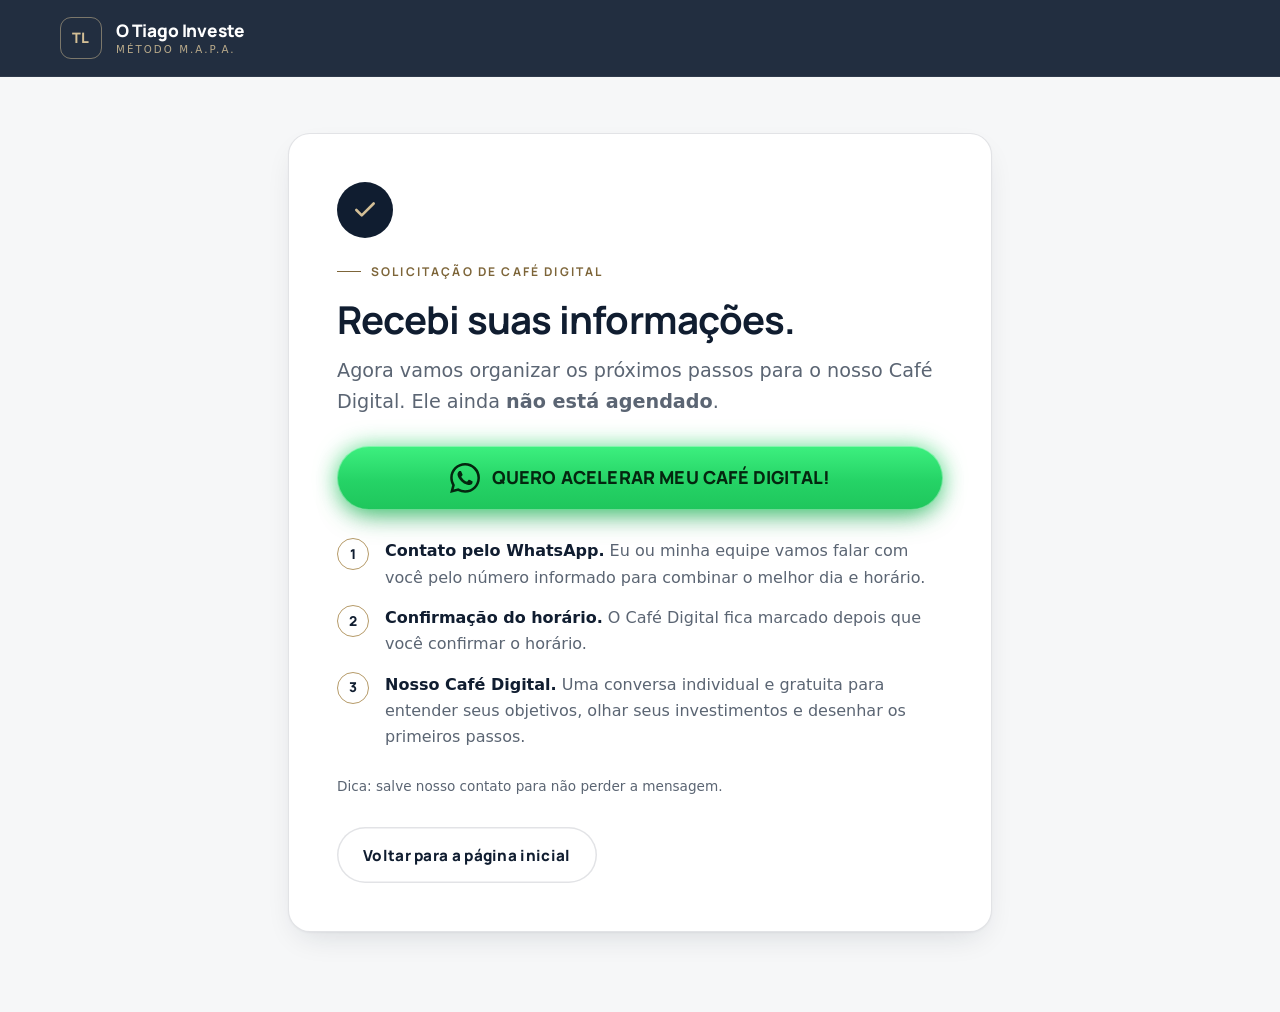
==== commit cc53e7ce: "Obrigado: botão verde do WhatsApp 'Quero acelerar meu Café Digital!' Co-Authored-By: Claude Opus 5.5" ====
--- a/obrigado/index.html
+++ b/obrigado/index.html
@@ -8,8 +8,34 @@
   <meta name="theme-color" content="#101D30" />
   <link rel="icon" href="data:image/svg+xml,%3Csvg xmlns='http://www.w3.org/2000/svg' viewBox='0 0 64 64'%3E%3Crect width='64' height='64' rx='14' fill='%23101D30'/%3E%3Cpath d='M18 20h28v7H35v25h-7V27H18z' fill='%23B69B69'/%3E%3C/svg%3E" />
   <link rel="preload" href="../lp/fonts/manrope-latin.woff2" as="font" type="font/woff2" crossorigin />
-  <link rel="stylesheet" href="../lp/styles.css" />
-  <script src="../lp/tracking.js"></script>
+  <link rel="stylesheet" href="../lp/styles.css?v=20261119" />
+  <script src="../lp/tracking.js?v=20261119"></script>
+  <style>
+    /* Botão do WhatsApp (estilo na página: não depende do cache de 1 ano do styles.css) */
+    .wa-btn {
+      position: relative; overflow: hidden; isolation: isolate;
+      display: flex; align-items: center; justify-content: center; gap: 12px;
+      width: 100%; min-height: 64px; margin-top: 28px; padding: 14px 22px; border-radius: 999px;
+      background: linear-gradient(180deg, #3df07f 0%, #25d366 55%, #1fc65c 100%);
+      color: #04260f; text-decoration: none; text-align: center; line-height: 1.2;
+      font-family: var(--font-head); font-weight: 800; font-size: clamp(0.98rem, 3.6vw, 1.12rem); letter-spacing: 0.01em;
+      box-shadow: 0 0 0 1px rgba(255, 255, 255, 0.35) inset, 0 0 22px rgba(37, 211, 102, 0.65), 0 12px 28px -10px rgba(18, 140, 64, 0.7);
+      transition: transform .2s ease, box-shadow .2s ease;
+    }
+    .wa-btn svg { width: 30px; height: 30px; flex-shrink: 0; }
+    .wa-btn:hover { transform: translateY(-2px); box-shadow: 0 0 0 1px rgba(255, 255, 255, 0.45) inset, 0 0 34px rgba(37, 211, 102, 0.9), 0 16px 32px -10px rgba(18, 140, 64, 0.8); }
+    .wa-btn:focus-visible { outline: 3px solid var(--navy); outline-offset: 4px; border-radius: 999px; }
+    .wa-btn::after {
+      content: ""; position: absolute; z-index: -1; top: 0; bottom: 0; left: -40%; width: 30%;
+      background: linear-gradient(100deg, transparent, rgba(255, 255, 255, 0.6), transparent); transform: skewX(-18deg);
+    }
+    @media (prefers-reduced-motion: no-preference) {
+      .wa-btn { animation: wa-glow 2.2s ease-in-out infinite; }
+      .wa-btn::after { animation: wa-shine 3.2s ease-in-out infinite; }
+      @keyframes wa-glow { 50% { box-shadow: 0 0 0 1px rgba(255, 255, 255, 0.45) inset, 0 0 36px rgba(37, 211, 102, 0.95), 0 12px 28px -10px rgba(18, 140, 64, 0.7); } }
+      @keyframes wa-shine { 0%, 45% { left: -40%; } 85%, 100% { left: 120%; } }
+    }
+  </style>
 </head>
 <body>
   <noscript><img height="1" width="1" style="display:none" alt="" src="https://www.facebook.com/tr?id=1028082333350113&amp;ev=PageView&amp;noscript=1" /></noscript>
@@ -28,13 +54,19 @@
           <div class="ok-icon" aria-hidden="true"><svg viewBox="0 0 24 24" fill="none" stroke="currentColor" stroke-width="2.4" stroke-linecap="round" stroke-linejoin="round"><path d="M20 6 9 17l-5-5"/></svg></div>
           <p class="eyebrow" style="margin-top:24px">Solicitação de Café Digital</p>
           <h1>Recebi suas informações.</h1>
-          <p class="lead">Agora vamos organizar os próximos passos para o nosso Café Digital. Ele ainda <strong>não está agendado</strong>:</p>
+          <p class="lead">Agora vamos organizar os próximos passos para o nosso Café Digital. Ele ainda <strong>não está agendado</strong>.</p>
+
+          <a class="wa-btn" id="wa-acelerar" href="https://wa.link/ch0psy" target="_blank" rel="noopener">
+            <svg viewBox="0 0 24 24" fill="currentColor" aria-hidden="true" focusable="false"><path d="M17.472 14.382c-.297-.149-1.758-.867-2.03-.967-.273-.099-.471-.148-.67.15-.197.297-.767.966-.94 1.164-.173.199-.347.223-.644.075-.297-.15-1.255-.463-2.39-1.475-.883-.788-1.48-1.761-1.653-2.059-.173-.297-.018-.458.13-.606.134-.133.298-.347.446-.52.149-.174.198-.298.298-.497.099-.198.05-.371-.025-.52-.075-.149-.669-1.612-.916-2.207-.242-.579-.487-.5-.669-.51-.173-.008-.371-.01-.57-.01-.198 0-.52.074-.792.372-.272.297-1.04 1.016-1.04 2.479 0 1.462 1.065 2.875 1.213 3.074.149.198 2.096 3.2 5.077 4.487.709.306 1.262.489 1.694.625.712.227 1.36.195 1.871.118.571-.085 1.758-.719 2.006-1.413.248-.694.248-1.289.173-1.413-.074-.124-.272-.198-.57-.347m-5.421 7.403h-.004a9.87 9.87 0 01-5.031-1.378l-.361-.214-3.741.982.998-3.648-.235-.374a9.86 9.86 0 01-1.51-5.26c.001-5.45 4.436-9.884 9.888-9.884 2.64 0 5.122 1.03 6.988 2.898a9.825 9.825 0 012.893 6.994c-.003 5.45-4.437 9.884-9.885 9.884m8.413-18.297A11.815 11.815 0 0012.05 0C5.495 0 .16 5.335.157 11.892c0 2.096.547 4.142 1.588 5.945L.057 24l6.305-1.654a11.882 11.882 0 005.683 1.448h.005c6.554 0 11.89-5.335 11.893-11.893a11.821 11.821 0 00-3.48-8.413Z"/></svg>
+            <span>QUERO ACELERAR MEU CAFÉ DIGITAL!</span>
+          </a>
 
           <ol class="steps-list">
             <li><span><strong>Contato pelo WhatsApp.</strong> Eu ou minha equipe vamos falar com você pelo número informado para combinar o melhor dia e horário.</span></li>
             <li><span><strong>Confirmação do horário.</strong> O Café Digital fica marcado depois que você confirmar o horário.</span></li>
             <li><span><strong>Nosso Café Digital.</strong> Uma conversa individual e gratuita para entender seus objetivos, olhar seus investimentos e desenhar os primeiros passos.</span></li>
           </ol>
+
 
           <p class="micro" style="margin-top:24px">Dica: salve nosso contato para não perder a mensagem. Se preferir, adiante o agendamento abaixo.</p>
 
@@ -79,6 +111,11 @@
         });
         actions.insertBefore(w, actions.firstChild);
       }
+      // Botão verde do WhatsApp: clique não comprova contato efetivo (evento personalizado, não é Lead).
+      var waBtn = document.getElementById("wa-acelerar");
+      if (waBtn) waBtn.addEventListener("click", function () {
+        if (window.lpTrack) window.lpTrack("whatsapp_click", { source: "obrigado_acelerar" }, { meta: "WhatsAppClick", metaCustom: true });
+      });
       if (!any && tip) tip.textContent = "Dica: salve nosso contato para não perder a mensagem.";
 
       /* Lead: dispara SOMENTE após envio bem-sucedido do formulário (marca na sessão),
--- a/lp/styles.css
+++ b/lp/styles.css
@@ -1025,3 +1025,43 @@
   .hero-sub { font-size: 0.98rem; margin-top: 14px; }
   .hero-invite { padding: 16px 16px 14px; }
 }
+
+/* legenda do gráfico com fundo explícito (contraste estável em qualquer verificação) */
+.sim-legend { background: var(--white); color: #4a5462; }
+.sim-results { background: var(--white); }
+
+/* apresentação do Tiago na seção "você não está sozinho" */
+.solo-intro { font-size: 1.1rem; color: rgba(255, 255, 255, 0.9); padding-bottom: 14px; border-bottom: 1px solid var(--line-light); }
+.solo-intro strong { color: var(--white); }
+
+/* =========================================================
+   v7 — simulador: comparação Sem método × Com o Método M.A.P.A.
+   ========================================================= */
+.sim-lead-note { margin-top: 10px; font-size: 0.8rem; color: var(--muted); }
+
+.sim-compare { margin-top: 18px; padding: 16px; border-radius: 14px; background: var(--off); border: 1px solid var(--line); }
+.cmp-title { font-size: 0.82rem; font-weight: 700; color: var(--navy); }
+.cmp-row { margin-top: 10px; display: grid; gap: 10px; grid-template-columns: 1fr 1fr; }
+.cmp {
+  display: grid; gap: 4px; text-align: left; cursor: pointer; font: inherit;
+  padding: 14px; border-radius: 12px; border: 1.5px solid var(--line); background: var(--white);
+  transition: border-color .2s, box-shadow .2s, transform .2s;
+}
+.cmp:hover { transform: translateY(-1px); }
+.cmp-k { font-family: var(--font-head); font-weight: 800; font-size: 0.82rem; letter-spacing: 0.04em; text-transform: uppercase; }
+.cmp b { font-family: var(--font-head); font-size: clamp(1.05rem, 2.4vw, 1.35rem); color: var(--navy); overflow-wrap: anywhere; }
+.cmp small { font-size: 0.76rem; color: var(--muted); line-height: 1.4; }
+.cmp-sem .cmp-k { color: #6b7684; }
+.cmp-com .cmp-k { color: var(--gold-text); }
+.cmp-com b { color: #1f6b43; }
+.cmp[aria-pressed="true"].cmp-com { border-color: var(--gold); box-shadow: 0 0 0 3px rgba(182, 155, 105, 0.18); }
+.cmp[aria-pressed="true"].cmp-sem { border-color: var(--navy-2); box-shadow: 0 0 0 3px rgba(38, 61, 88, 0.14); }
+.cmp-diff { margin-top: 10px; font-size: 0.88rem; color: var(--muted); }
+.cmp-diff b { color: var(--navy); font-family: var(--font-head); }
+@media (max-width: 420px) { .cmp-row { grid-template-columns: 1fr; } }
+
+/* destaque da curva escolhida */
+.sim-chart .line-b, .sim-chart .line-c, .sim-chart .area-c { transition: opacity .25s, stroke-width .25s; }
+.sim-chart[data-focus="b"] .line-c, .sim-chart[data-focus="b"] .area-c { opacity: 0.22; }
+.sim-chart[data-focus="b"] .line-b { stroke-width: 3.5; }
+.sim-chart[data-focus="c"] .line-c { stroke-width: 3.5; }
